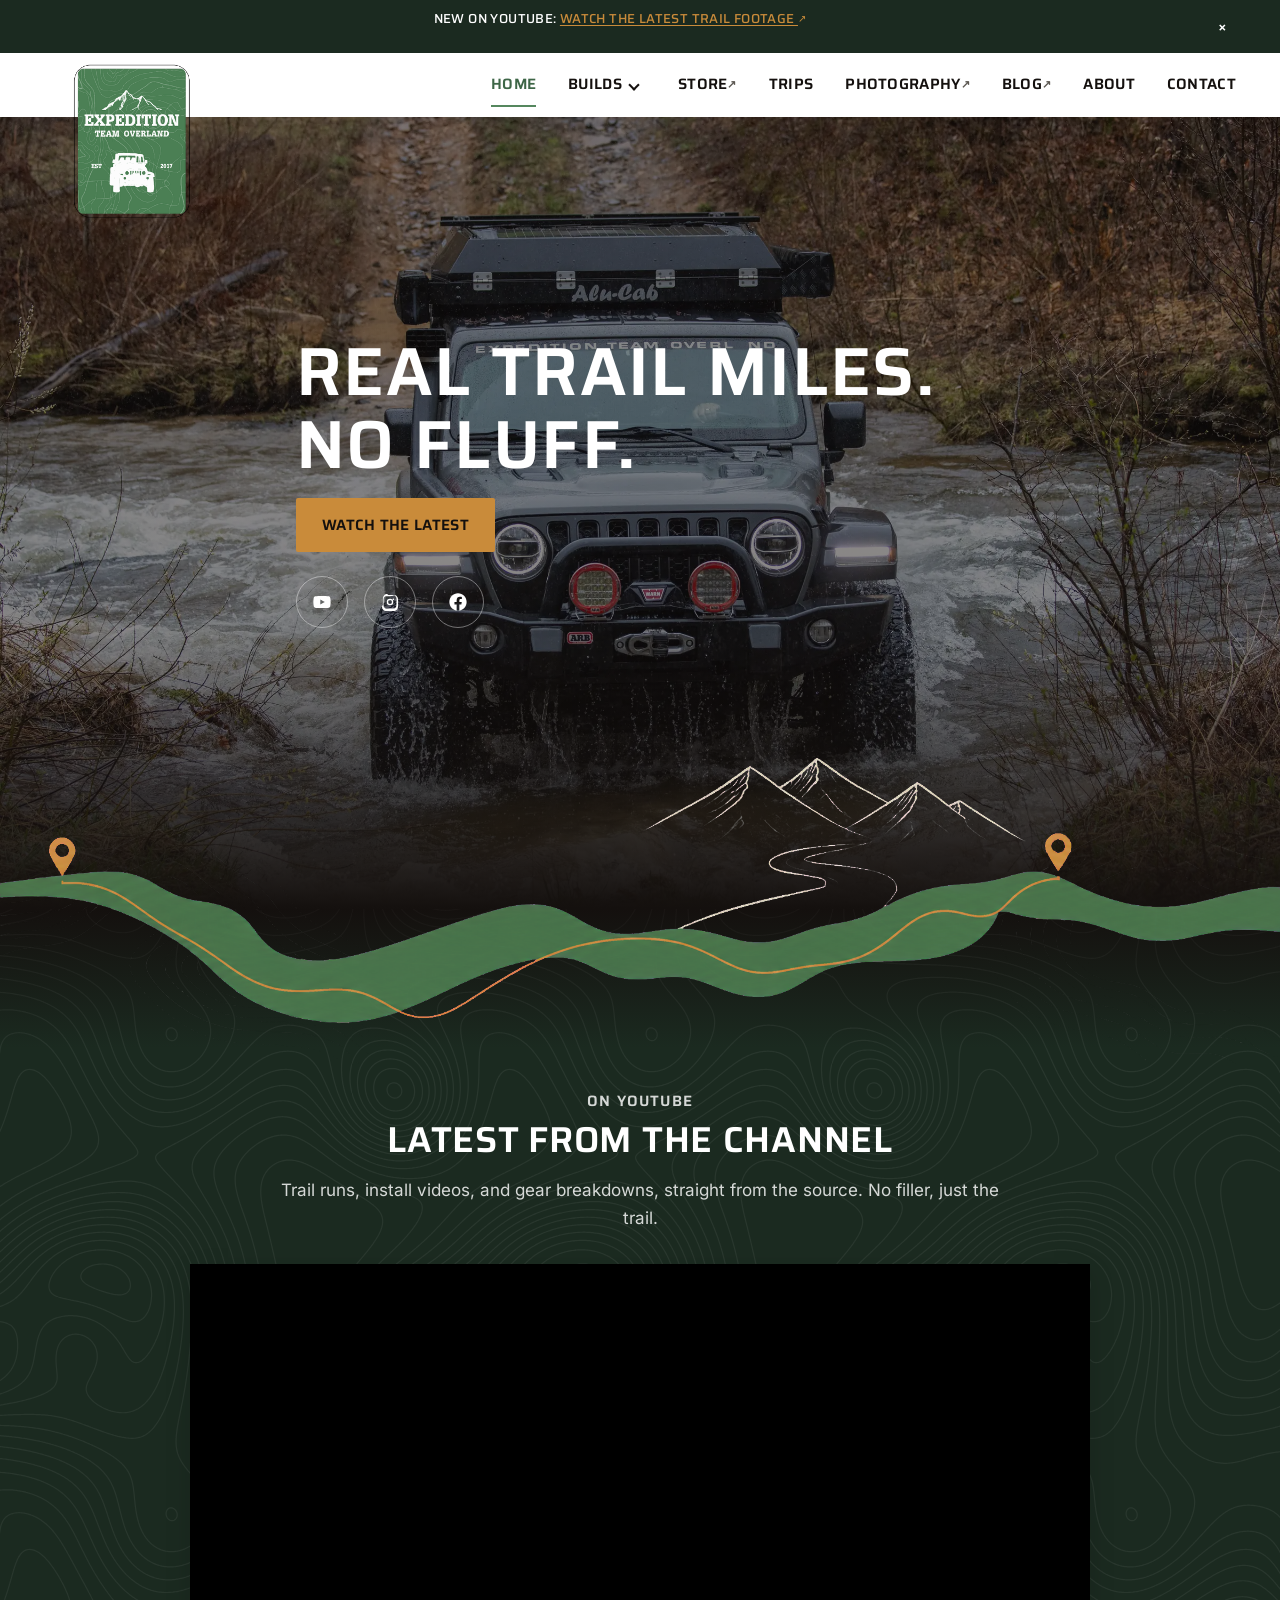
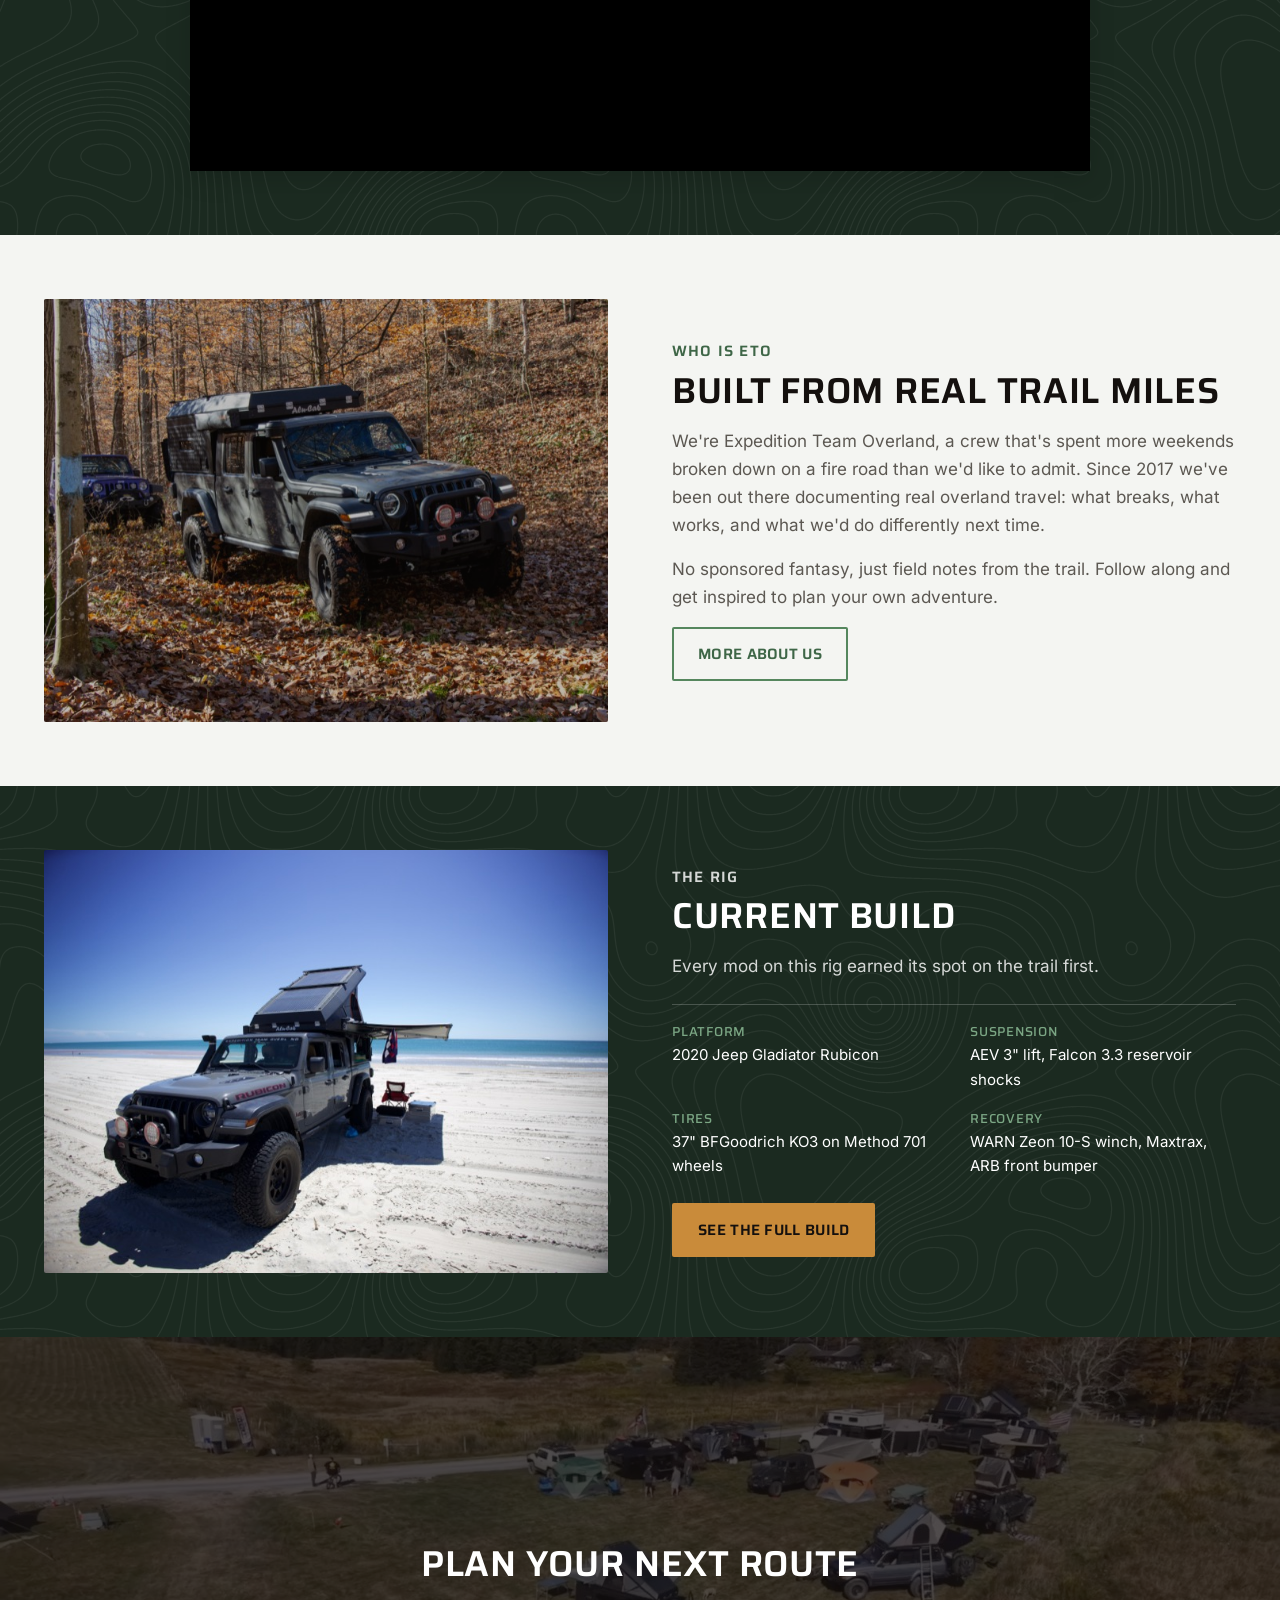
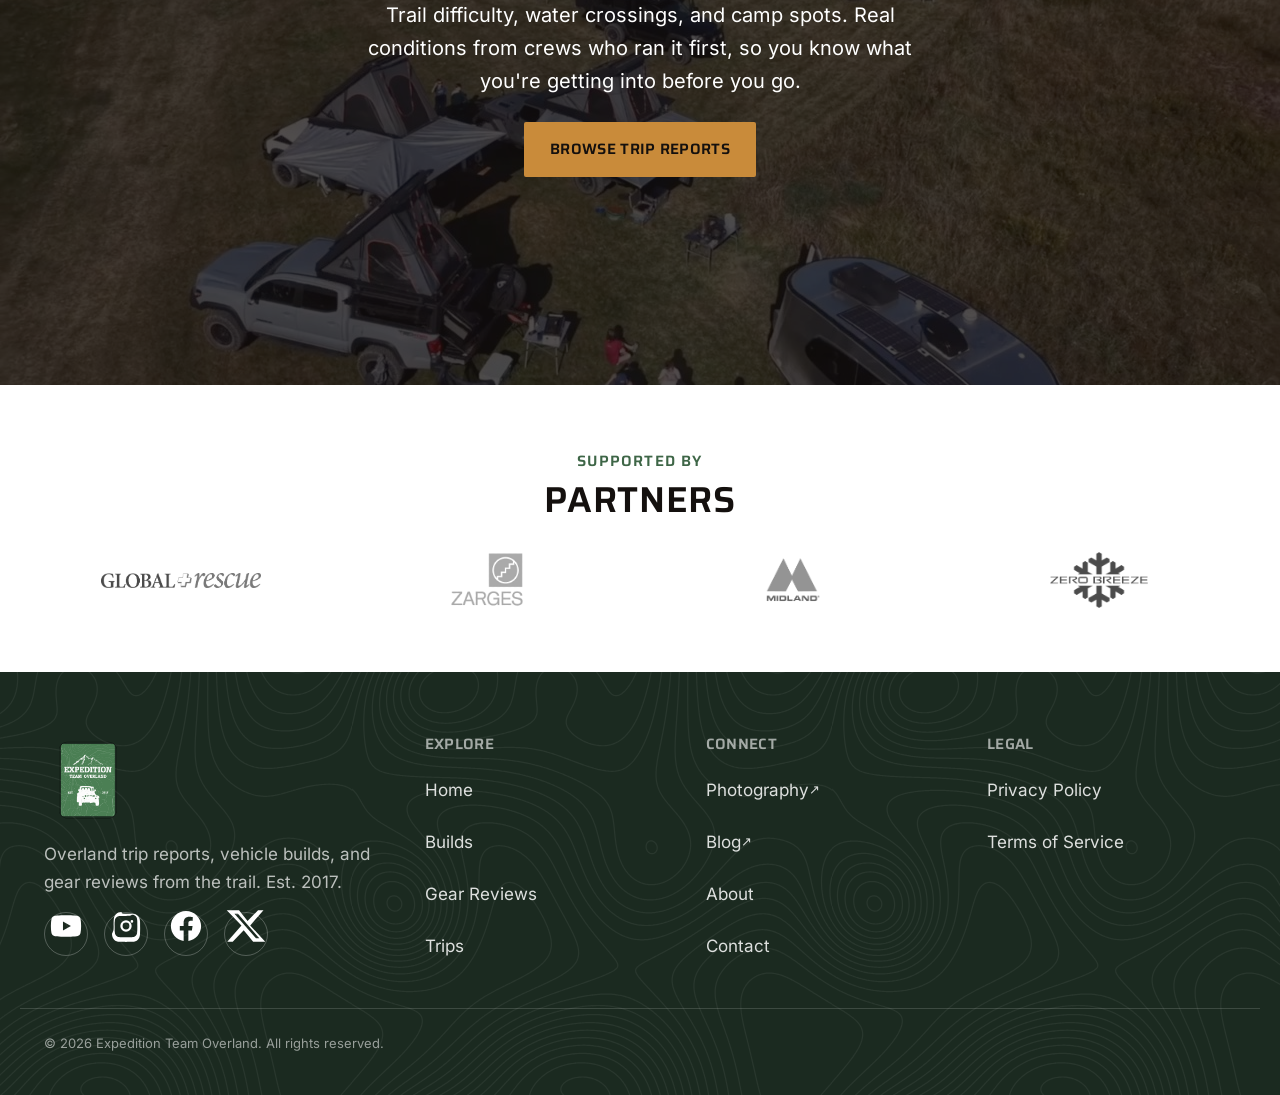
==== index.html @ b22daa14 "Embed partner logos in Partners section Global Rescue, Zarges, Midland, and Zero Breeze logos with l" ====
<!-- /index.html -->
<!DOCTYPE html>
<html lang="en">
<head>
  <meta charset="UTF-8">
  <meta name="viewport" content="width=device-width, initial-scale=1">
  <title>Expedition Team Overland | Overland Trip Reports, Builds &amp; Gear</title>
  <meta name="description" content="Real trail miles, no marketing fluff. Expedition Team Overland shares honest overland trip reports, Jeep builds, and gear reviews from the trail since 2017.">
  <link rel="canonical" href="https://www.expeditionteamoverland.com/">

  <!-- Open Graph -->
  <meta property="og:type" content="website">
  <meta property="og:title" content="Expedition Team Overland | Overland Trip Reports, Builds & Gear">
  <meta property="og:description" content="Real trail miles, no marketing fluff. Honest overland trip reports, Jeep builds, and gear reviews from the trail since 2017.">
  <meta property="og:image" content="https://www.expeditionteamoverland.com/images/hero-pa-wilds.jpg">
  <meta property="og:url" content="https://www.expeditionteamoverland.com/">
  <meta property="og:site_name" content="Expedition Team Overland">

  <!-- Twitter -->
  <meta name="twitter:card" content="summary_large_image">
  <meta name="twitter:title" content="Expedition Team Overland | Overland Trip Reports, Builds & Gear">
  <meta name="twitter:description" content="Real trail miles, no marketing fluff. Honest overland trip reports, Jeep builds, and gear reviews from the trail since 2017.">
  <meta name="twitter:image" content="https://www.expeditionteamoverland.com/images/hero-pa-wilds.jpg">

  <link rel="icon" href="favicon.ico" sizes="any">

  <!-- Preload above-the-fold fonts -->
  <link rel="preload" href="fonts/saira-600.woff2" as="font" type="font/woff2" crossorigin>
  <link rel="preload" href="fonts/inter-400.woff2" as="font" type="font/woff2" crossorigin>

  <link rel="stylesheet" href="css/style.css">
</head>
<body>
  <a class="skip-link" href="#main">Skip to content</a>

  <div class="announcement" id="announcement">
    <div class="announcement__row container">
      <p>
        New on YouTube:
        <a href="https://www.youtube.com/channel/UC2dayC73qo0GwZpo7LAaWFg" target="_blank" rel="noopener noreferrer">
          watch the latest trail footage <span class="external-indicator" aria-hidden="true">&#8599;</span><span class="sr-only">(opens in new tab)</span>
        </a>
      </p>
      <button type="button" class="announcement__close" aria-label="Dismiss this announcement">&times;</button>
    </div>
  </div>

  <header class="site-header">
    <div class="container site-header__row">
      <a href="index.html" class="site-header__logo" aria-label="Expedition Team Overland home">
        <img
          src="images/logo-badge.png"
          srcset="images/logo-badge.png 320w, images/logo-badge@2x.png 640w"
          sizes="176px"
          width="320" height="320"
          alt="Expedition Team Overland badge logo featuring a mountain range and Jeep line art on a green topographic field"
          loading="eager">
        <span class="site-header__logo-text">Expedition Team<span>Overland</span></span>
      </a>

      <button type="button" class="nav-toggle" aria-expanded="false" aria-controls="primary-nav" aria-label="Toggle menu">
        <span class="nav-toggle__bars"></span>
      </button>

      <nav class="primary-nav" id="primary-nav" aria-label="Primary">
        <ul class="primary-nav__list">
          <li><a href="index.html" aria-current="page">Home</a></li>
          <li class="has-dropdown">
            <div class="nav-item-row">
              <a href="2020-jeep-gladiator.html">Builds</a>
              <button type="button" class="nav-dropdown-toggle" aria-expanded="false" aria-controls="builds-dropdown" aria-label="Show build pages">
                <span class="nav-dropdown-toggle__arrow" aria-hidden="true"></span>
              </button>
            </div>
            <ul class="nav-dropdown" id="builds-dropdown">
              <li><a href="2020-jeep-gladiator.html">2020 Jeep Gladiator Rubicon</a></li>
              <li><a href="2018-jeep-wrangler.html">2018 Jeep Wrangler Rubicon Recon</a></li>
              <li><a href="2002-jeep-wrangler.html">2002 Jeep Wrangler Sahara</a></li>
            </ul>
          </li>
          <li>
            <a href="https://expeditionteamoverland.creator-spring.com/listing/expedition-trans-new-jery-trai?product=345&variation=6355&size=8020" target="_blank" rel="noopener noreferrer">
              Store <span class="primary-nav__external" aria-hidden="true">&#8599;</span><span class="sr-only">(opens in new tab)</span>
            </a>
          </li>
          <li><a href="trips.html">Trips</a></li>
          <li>
            <a href="https://www.expeditionteamoverland.com/browse/" target="_blank" rel="noopener noreferrer">
              Photography <span class="primary-nav__external" aria-hidden="true">&#8599;</span><span class="sr-only">(opens in new tab)</span>
            </a>
          </li>
          <li>
            <a href="https://expeditionteamoverland.wordpress.com/" target="_blank" rel="noopener noreferrer">
              Blog <span class="primary-nav__external" aria-hidden="true">&#8599;</span><span class="sr-only">(opens in new tab)</span>
            </a>
          </li>
          <li><a href="about.html">About</a></li>
          <li><a href="contact.html">Contact</a></li>
        </ul>
      </nav>
    </div>
  </header>

  <main id="main">

    <!-- 1. Hero -->
    <section class="hero">
      <div class="hero__media">
        <picture>
          <source srcset="images/hero-pa-wilds.webp" type="image/webp">
          <img
            src="images/hero-pa-wilds.jpg"
            alt="Lifted Jeep Wrangler with a roof-top rack crossing a rocky creek on the PA Wilds Pennsylvania BDR-X trail"
            width="2400" height="1600"
            loading="eager" fetchpriority="high">
        </picture>
      </div>
      <img
        class="hero__expedition-overlay"
        src="images/eto-hero-overlay.png"
        width="2172" height="724"
        alt=""
        aria-hidden="true">
      <div class="container hero__content">
        <h1>Real Trail Miles. No Fluff.</h1>
        <div class="hero__actions">
          <a class="btn btn--accent" href="#featured-video">Watch the Latest</a>
        </div>
        <ul class="hero__social" aria-label="Follow Expedition Team Overland">
          <li>
            <a href="https://www.youtube.com/channel/UC2dayC73qo0GwZpo7LAaWFg" target="_blank" rel="noopener noreferrer" aria-label="Expedition Team Overland on YouTube (opens in new tab)">
              <img src="images/social/youtube-white.svg" width="24" height="24" alt="" aria-hidden="true">
            </a>
          </li>
          <li>
            <a href="https://www.instagram.com/expeditionteamoverland" target="_blank" rel="noopener noreferrer" aria-label="Expedition Team Overland on Instagram (opens in new tab)">
              <img src="images/social/instagram-white.svg" width="24" height="24" alt="" aria-hidden="true">
            </a>
          </li>
          <li>
            <a href="https://www.facebook.com/ExpeditionTeamOverland" target="_blank" rel="noopener noreferrer" aria-label="Expedition Team Overland on Facebook (opens in new tab)">
              <img src="images/social/facebook-white.svg" width="24" height="24" alt="" aria-hidden="true">
            </a>
          </li>
        </ul>
      </div>
    </section>

    <!-- 2. Featured video -->
    <section class="section section--deep" id="featured-video" aria-labelledby="featured-video-heading">
      <div class="contour-texture" aria-hidden="true"></div>
      <div class="container">
        <div class="section-heading">
          <span class="eyebrow">On YouTube</span>
          <h2 id="featured-video-heading">Latest From the Channel</h2>
          <p>Trail runs, install videos, and gear breakdowns, straight from the source. No filler, just the trail.</p>
        </div>
        <div class="featured-video__frame">
          <iframe
            src="https://www.youtube-nocookie.com/embed/videoseries?list=UU2dayC73qo0GwZpo7LAaWFg"
            title="Latest uploads from Expedition Team Overland on YouTube"
            loading="lazy"
            allow="accelerometer; clipboard-write; encrypted-media; gyroscope; picture-in-picture"
            allowfullscreen></iframe>
        </div>
      </div>
    </section>

    <!-- 3. Who is ETO -->
    <section class="section section--alt" aria-labelledby="who-heading">
      <div class="container split">
        <div class="split__media">
          <img
            src="images/build-jeep-gladiator.jpg"
            srcset="images/build-jeep-gladiator-sm.jpg 800w, images/build-jeep-gladiator.jpg 1600w"
            sizes="(min-width: 768px) 50vw, 100vw"
            width="1600" height="1066"
            alt="Lifted Jeep Gladiator with an Alu-Cab camper shell parked on a leaf-covered trail in the autumn woods, another Jeep visible in the background"
            loading="lazy">
        </div>
        <div class="split__text">
          <span class="eyebrow">Who Is ETO</span>
          <h2 id="who-heading">Built From Real Trail Miles</h2>
          <p>We're Expedition Team Overland, a crew that's spent more weekends broken down on a fire road than we'd like to admit. Since 2017 we've been out there documenting real overland travel: what breaks, what works, and what we'd do differently next time.</p>
          <p>No sponsored fantasy, just field notes from the trail. Follow along and get inspired to plan your own adventure.</p>
          <a class="btn btn--outline-dark" href="about.html">More About Us</a>
        </div>
      </div>
    </section>

    <!-- 4. Builds feature -->
    <section class="section section--deep" aria-labelledby="builds-heading">
      <div class="contour-texture" aria-hidden="true"></div>
      <div class="container builds-feature">
        <div class="builds-feature__media">
          <img
            src="images/build-current-gladiator.jpg"
            srcset="images/build-current-gladiator-sm.jpg 800w, images/build-current-gladiator.jpg 1600w"
            sizes="(min-width: 768px) 50vw, 100vw"
            width="1600" height="1066"
            alt="2020 Jeep Gladiator Rubicon with an Alu-Cab Canopy Camper, pop-top and awning deployed, parked on a beach"
            loading="lazy">
        </div>
        <div class="builds-feature__text">
          <span class="eyebrow">The Rig</span>
          <h2 id="builds-heading">Current Build</h2>
          <p>Every mod on this rig earned its spot on the trail first.</p>
          <dl class="spec-list">
            <div><dt>Platform</dt><dd>2020 Jeep Gladiator Rubicon</dd></div>
            <div><dt>Suspension</dt><dd>AEV 3" lift, Falcon 3.3 reservoir shocks</dd></div>
            <div><dt>Tires</dt><dd>37" BFGoodrich KO3 on Method 701 wheels</dd></div>
            <div><dt>Recovery</dt><dd>WARN Zeon 10-S winch, Maxtrax, ARB front bumper</dd></div>
          </dl>
          <a class="btn btn--accent" href="2020-jeep-gladiator.html">See the Full Build</a>
        </div>
      </div>
    </section>

    <!-- 5. Trips strip -->
    <section class="trips-strip" aria-labelledby="trips-heading">
      <div class="trips-strip__media">
        <video
          autoplay muted loop playsinline
          poster="images/route-bg-poster.jpg"
          aria-hidden="true">
          <source src="videos/route-bg.mp4" type="video/mp4">
        </video>
      </div>
      <div class="container trips-strip__content">
        <h2 id="trips-heading">Plan Your Next Route</h2>
        <p>Trail difficulty, water crossings, and camp spots. Real conditions from crews who ran it first, so you know what you're getting into before you go.</p>
        <a class="btn btn--accent" href="trips.html">Browse Trip Reports</a>
      </div>
    </section>

    <!-- 6. Partners -->
    <section class="section" aria-labelledby="partners-heading">
      <div class="container">
        <div class="section-heading">
          <span class="eyebrow">Supported By</span>
          <h2 id="partners-heading">Partners</h2>
        </div>
        <div class="partners-grid">
          <a class="partners-grid__item" href="https://partner.globalrescue.com/expteamoverland/index.html" target="_blank" rel="noopener noreferrer" aria-label="Global Rescue (opens in new tab)">
            <img src="images/partners/global-rescue.png" alt="Global Rescue" loading="lazy">
          </a>
          <a class="partners-grid__item" href="https://zargesusa.com/?avad=281781_c4e7201e5&amp;utm_source=Avantlink&amp;utm_medium=Affiliate_Robert_Frank&amp;utm_content=224629_instagram.com%2Fexpeditionteamoverland&amp;avad_ttl=1787073756" target="_blank" rel="noopener noreferrer sponsored" aria-label="Zarges (opens in new tab)">
            <img src="images/partners/zarges.png" alt="Zarges" loading="lazy">
          </a>
          <a class="partners-grid__item" href="https://midlandusa.com/?avad=281781_a4e7277bd&amp;utm_source=avantlink_instagram.com%2Fexpeditionteamoverland&amp;utm_medium=affiliate&amp;utm_campaign=bb_affiliate&amp;utm_content=Custom+Link&amp;utm_term=281781_instagram.com%2Fexpeditionteamoverland&amp;avad_ttl=1787073786" target="_blank" rel="noopener noreferrer sponsored" aria-label="Midland (opens in new tab)">
            <img src="images/partners/midland.png" alt="Midland" loading="lazy">
          </a>
          <a class="partners-grid__item" href="https://www.zerobreeze.com/?avad=281781_d4e6e3a0d&amp;avad_ttl=1787074090" target="_blank" rel="noopener noreferrer sponsored" aria-label="Zero Breeze (opens in new tab)">
            <img src="images/partners/zero-breeze.webp" alt="Zero Breeze" loading="lazy">
          </a>
        </div>
      </div>
    </section>

  </main>

  <footer class="site-footer">
    <div class="contour-texture" aria-hidden="true"></div>
    <div class="container site-footer__top">
      <div class="site-footer__brand">
        <img src="images/logo-badge.png" width="320" height="320" alt="Expedition Team Overland badge logo" loading="lazy">
        <p>Overland trip reports, vehicle builds, and gear reviews from the trail. Est. 2017.</p>
        <ul class="site-footer__social">
          <li>
            <a href="https://www.youtube.com/channel/UC2dayC73qo0GwZpo7LAaWFg" target="_blank" rel="noopener noreferrer" aria-label="Expedition Team Overland on YouTube (opens in new tab)">
              <img src="images/social/youtube-white.svg" width="20" height="20" alt="" aria-hidden="true">
            </a>
          </li>
          <li>
            <a href="https://www.instagram.com/expeditionteamoverland" target="_blank" rel="noopener noreferrer" aria-label="Expedition Team Overland on Instagram (opens in new tab)">
              <img src="images/social/instagram-white.svg" width="20" height="20" alt="" aria-hidden="true">
            </a>
          </li>
          <li>
            <a href="https://www.facebook.com/ExpeditionTeamOverland" target="_blank" rel="noopener noreferrer" aria-label="Expedition Team Overland on Facebook (opens in new tab)">
              <img src="images/social/facebook-white.svg" width="20" height="20" alt="" aria-hidden="true">
            </a>
          </li>
          <li>
            <a href="https://twitter.com/ExpoTeamOverlnd" target="_blank" rel="noopener noreferrer" aria-label="Expedition Team Overland on X (opens in new tab)">
              <img src="images/social/x-white.svg" width="20" height="20" alt="" aria-hidden="true">
            </a>
          </li>
        </ul>
      </div>

      <nav aria-label="Explore">
        <h2>Explore</h2>
        <ul class="site-footer__list">
          <li><a href="index.html">Home</a></li>
          <li><a href="2020-jeep-gladiator.html">Builds</a></li>
          <li><a href="gear.html">Gear Reviews</a></li>
          <li><a href="trips.html">Trips</a></li>
        </ul>
      </nav>

      <nav aria-label="Connect">
        <h2>Connect</h2>
        <ul class="site-footer__list">
          <li>
            <a href="https://photos.expeditionteamoverland.com" target="_blank" rel="noopener noreferrer">
              Photography <span class="external-indicator" aria-hidden="true">&#8599;</span><span class="sr-only">(opens in new tab)</span>
            </a>
          </li>
          <li>
            <a href="https://blog.expeditionteamoverland.com" target="_blank" rel="noopener noreferrer">
              Blog <span class="external-indicator" aria-hidden="true">&#8599;</span><span class="sr-only">(opens in new tab)</span>
            </a>
          </li>
          <li><a href="about.html">About</a></li>
          <li><a href="contact.html">Contact</a></li>
        </ul>
      </nav>

      <nav aria-label="Legal">
        <h2>Legal</h2>
        <ul class="site-footer__list">
          <li><a href="privacy.html">Privacy Policy</a></li>
          <li><a href="terms.html">Terms of Service</a></li>
        </ul>
      </nav>
    </div>

    <div class="container site-footer__bottom">
      <p>&copy; 2026 Expedition Team Overland. All rights reserved.</p>
    </div>
  </footer>

  <script src="js/main.js" defer></script>
</body>
</html>
---- css/style.css ----
/* /css/style.css */

/* ==========================================================================
   Fonts — self-hosted, font-display: swap
   ========================================================================== */
@font-face {
  font-family: 'Saira';
  src: url('../fonts/saira-500.woff2') format('woff2');
  font-weight: 500;
  font-style: normal;
  font-display: swap;
}
@font-face {
  font-family: 'Saira';
  src: url('../fonts/saira-600.woff2') format('woff2');
  font-weight: 600;
  font-style: normal;
  font-display: swap;
}
@font-face {
  font-family: 'Saira';
  src: url('../fonts/saira-700.woff2') format('woff2');
  font-weight: 700;
  font-style: normal;
  font-display: swap;
}
@font-face {
  font-family: 'Inter';
  src: url('../fonts/inter-400.woff2') format('woff2');
  font-weight: 400;
  font-style: normal;
  font-display: swap;
}
@font-face {
  font-family: 'Inter';
  src: url('../fonts/inter-500.woff2') format('woff2');
  font-weight: 500;
  font-style: normal;
  font-display: swap;
}
@font-face {
  font-family: 'Inter';
  src: url('../fonts/inter-600.woff2') format('woff2');
  font-weight: 600;
  font-style: normal;
  font-display: swap;
}

/* ==========================================================================
   Design tokens
   ========================================================================== */
:root {
  /* Brand — green sampled from the ETO logo. */
  --color-brand:        #55875E;
  --color-brand-dark:   #3E6647;
  --color-brand-light:  #7BA684;
  --color-brand-pale:   #EDF2EE;

  /* Accent — warm brass. CTAs and nothing else. */
  --color-accent:       #C98B3A;
  --color-accent-dark:  #A66F26;

  /* Neutrals */
  --color-ink:          #14100E;
  --color-ink-muted:    #5C5852;
  --color-surface:      #FFFFFF;
  --color-surface-alt:  #F4F5F2;
  --color-deep:         #1B2A20;
  --color-border:       #DCDDD8;
  --color-overlay:      rgba(20, 16, 14, 0.5);

  /* Type */
  --font-display: 'Saira', 'Arial Narrow', sans-serif;
  --font-body:    'Inter', -apple-system, BlinkMacSystemFont, sans-serif;

  --text-xs:   0.8125rem;
  --text-sm:   0.9375rem;
  --text-base: 1.0625rem;
  --text-lg:   1.25rem;
  --text-xl:   1.5rem;
  --text-2xl:  2.25rem;
  --text-3xl:  3rem;
  --text-4xl:  4.25rem;

  --leading-tight: 1.08;
  --leading-body:  1.65;
  --tracking-display: 0.02em;

  /* Spacing — 8px scale */
  --space-1: 0.5rem;
  --space-2: 1rem;
  --space-3: 1.5rem;
  --space-4: 2rem;
  --space-6: 3rem;
  --space-8: 4rem;
  --space-12: 6rem;
  --space-16: 8rem;

  /* Layout */
  --width-content: 1240px;
  --width-prose:   68ch;
  --radius:        2px;
  --shadow:        0 2px 8px rgba(0,0,0,0.08);
  --shadow-lifted: 0 8px 24px rgba(0,0,0,0.14);
  --transition:    180ms ease;
}

/* ==========================================================================
   Reset / base
   ========================================================================== */
*, *::before, *::after { box-sizing: border-box; }

html {
  -webkit-text-size-adjust: 100%;
  scroll-behavior: smooth;
}

@media (prefers-reduced-motion: reduce) {
  html { scroll-behavior: auto; }
  *, *::before, *::after {
    animation-duration: 0.01ms !important;
    animation-iteration-count: 1 !important;
    transition-duration: 0.01ms !important;
    scroll-behavior: auto !important;
  }
}

body {
  margin: 0;
  font-family: var(--font-body);
  font-size: var(--text-base);
  line-height: var(--leading-body);
  color: var(--color-ink);
  background: var(--color-surface);
  overflow-x: hidden;
}

img {
  max-width: 100%;
  height: auto;
  display: block;
}

a {
  color: inherit;
  text-decoration-color: var(--color-brand);
}

h1, h2, h3, h4 {
  font-family: var(--font-display);
  text-transform: uppercase;
  font-weight: 600;
  line-height: var(--leading-tight);
  letter-spacing: var(--tracking-display);
  margin: 0 0 var(--space-2);
}

h1 { font-size: var(--text-3xl); }
h2 { font-size: var(--text-2xl); }
h3 { font-size: var(--text-xl); }
h4 { font-size: var(--text-lg); }

p { margin: 0 0 var(--space-2); }

ul { margin: 0; padding: 0; list-style: none; }

button { font-family: inherit; }

/* Visible keyboard focus everywhere */
a:focus-visible,
button:focus-visible,
input:focus-visible,
[tabindex]:focus-visible {
  outline: 3px solid var(--color-accent);
  outline-offset: 2px;
  border-radius: var(--radius);
}

/* Skip link */
.sr-only {
  position: absolute;
  width: 1px;
  height: 1px;
  padding: 0;
  margin: -1px;
  overflow: hidden;
  clip: rect(0, 0, 0, 0);
  white-space: nowrap;
  border: 0;
}

.placeholder {
  display: flex;
  align-items: center;
  justify-content: center;
  text-align: center;
  background: var(--color-brand-pale);
  color: var(--color-brand-dark);
  border: 1px dashed var(--color-brand-light);
  font-family: var(--font-display);
  text-transform: uppercase;
  font-size: var(--text-xs);
  letter-spacing: 0.04em;
  border-radius: var(--radius);
  padding: var(--space-2);
  width: 100%;
  aspect-ratio: 4 / 3;
}

.placeholder--logo {
  aspect-ratio: 2 / 1;
  background: var(--color-surface-alt);
}

.skip-link {
  position: absolute;
  left: var(--space-2);
  top: -100px;
  background: var(--color-surface);
  color: var(--color-ink);
  padding: var(--space-1) var(--space-2);
  z-index: 200;
  border-radius: var(--radius);
  box-shadow: var(--shadow-lifted);
  transition: top var(--transition);
}
.skip-link:focus {
  top: var(--space-2);
}

.container {
  width: 100%;
  max-width: var(--width-content);
  margin-inline: auto;
  padding-inline: var(--space-3);
}

.section {
  padding-block: var(--space-8);
}

.section--alt { background: var(--color-surface-alt); }

.section--deep {
  background: var(--color-deep);
  color: var(--color-surface);
  position: relative;
  isolation: isolate;
  overflow: hidden;
}

/* Continue the hero's black fade a little further down so the green
   background and topo texture don't reappear until past the route
   graphic hanging over the boundary. */
#featured-video {
  background-image: linear-gradient(to bottom, var(--color-ink) 0%, var(--color-deep) 15%);
}

/* The texture div is inset -10%/120% sized, so its own fade needs a
   later stop than the section background's to land at the same visual
   height (roughly section-15% once the inset offset is accounted for). */
#featured-video .contour-texture {
  mask-image: linear-gradient(to bottom, transparent 0%, black 22%);
  -webkit-mask-image: linear-gradient(to bottom, transparent 0%, black 22%);
}

.section--deep .eyebrow,
.section--deep p { color: rgba(255,255,255,0.82); }

/* Contour texture — 4-8% opacity on dark sections */
.contour-texture {
  position: absolute;
  inset: -10%;
  width: 120%;
  height: 120%;
  background-image: url('../images/texture-contours.svg');
  background-repeat: repeat;
  background-size: 480px 480px;
  opacity: 0.06;
  z-index: -1;
  pointer-events: none;
}

.eyebrow {
  font-family: var(--font-display);
  text-transform: uppercase;
  letter-spacing: 0.08em;
  font-size: var(--text-sm);
  font-weight: 600;
  color: var(--color-brand-dark);
  display: block;
  margin-bottom: var(--space-1);
}

/* ==========================================================================
   Buttons
   ========================================================================== */
.btn {
  display: inline-flex;
  align-items: center;
  justify-content: center;
  gap: var(--space-1);
  min-height: 44px;
  padding: 0.85em 1.6em;
  font-family: var(--font-display);
  font-weight: 600;
  text-transform: uppercase;
  letter-spacing: var(--tracking-display);
  font-size: var(--text-sm);
  border-radius: var(--radius);
  border: 2px solid transparent;
  cursor: pointer;
  text-decoration: none;
  transition: background-color var(--transition), color var(--transition), border-color var(--transition), transform var(--transition);
}

.btn--accent {
  background: var(--color-accent);
  color: var(--color-ink);
}
.btn--accent:hover { background: var(--color-accent-dark); }

.btn--outline {
  background: transparent;
  border-color: currentColor;
  color: inherit;
}
.btn--outline:hover {
  background: rgba(255,255,255,0.12);
}

.btn--outline-dark {
  background: transparent;
  border-color: var(--color-brand);
  color: var(--color-brand-dark);
}
.btn--outline-dark:hover {
  background: var(--color-brand-pale);
}

/* ==========================================================================
   Announcement bar
   ========================================================================== */
.announcement {
  background: var(--color-deep);
  color: var(--color-surface);
  font-family: var(--font-display);
  font-size: var(--text-xs);
  letter-spacing: 0.03em;
  text-transform: uppercase;
}

.announcement__row {
  display: flex;
  align-items: center;
  justify-content: center;
  gap: var(--space-2);
  padding-block: var(--space-1);
  padding-right: var(--space-8);
  min-height: 44px;
  text-align: center;
  position: relative;
}

.announcement__row a {
  color: var(--color-accent);
  text-decoration: underline;
  text-underline-offset: 2px;
}

.announcement__close {
  position: absolute;
  right: var(--space-2);
  top: 50%;
  transform: translateY(-50%);
  background: transparent;
  border: none;
  color: var(--color-surface);
  width: 44px;
  height: 44px;
  min-height: 44px;
  display: flex;
  align-items: center;
  justify-content: center;
  cursor: pointer;
  font-size: 1.1rem;
  line-height: 1;
  border-radius: 50%;
}
.announcement__close:hover { background: rgba(255,255,255,0.15); }

.announcement[hidden] { display: none; }

/* ==========================================================================
   Header
   ========================================================================== */
.site-header {
  background: var(--color-surface);
  position: sticky;
  top: 0;
  z-index: 100;
  transition: box-shadow var(--transition);
}

.site-header.is-scrolled {
  box-shadow: var(--shadow);
}

.site-header__row {
  position: relative;
  display: flex;
  align-items: center;
  justify-content: flex-end;
  gap: var(--space-2);
  padding-block: var(--space-1);
  padding-left: clamp(144px, 23vw, 200px);
  min-height: 64px;
}

/* Badge overlaps the header's bottom edge and hangs into the hero below,
   like xoverland.com's logo treatment. It scales down fluidly on narrow
   viewports instead of staying fixed size. */
.site-header__logo {
  position: absolute;
  left: var(--space-3);
  top: 0;
  z-index: 2;
  display: flex;
  align-items: center;
  gap: var(--space-1);
}

.site-header__logo img {
  display: block;
  width: clamp(120px, 20vw, 176px);
  aspect-ratio: 1 / 1;
  height: auto;
}

.site-header__logo-text {
  /* The badge already carries the wordmark at this size. */
  display: none;
}

.site-header__logo-text span {
  display: block;
  font-size: 0.7em;
  color: var(--color-brand-dark);
  font-weight: 500;
}

.nav-toggle {
  display: flex;
  align-items: center;
  justify-content: center;
  width: 44px;
  height: 44px;
  min-height: 44px;
  background: transparent;
  border: 1px solid var(--color-border);
  border-radius: var(--radius);
  cursor: pointer;
}

.nav-toggle__bars,
.nav-toggle__bars::before,
.nav-toggle__bars::after {
  content: '';
  display: block;
  width: 20px;
  height: 2px;
  background: var(--color-ink);
  position: relative;
  transition: transform var(--transition), opacity var(--transition);
}
.nav-toggle__bars::before { position: absolute; top: -6px; }
.nav-toggle__bars::after { position: absolute; top: 6px; }

.nav-toggle[aria-expanded="true"] .nav-toggle__bars {
  background: transparent;
}
.nav-toggle[aria-expanded="true"] .nav-toggle__bars::before {
  transform: translateY(6px) rotate(45deg);
}
.nav-toggle[aria-expanded="true"] .nav-toggle__bars::after {
  transform: translateY(-6px) rotate(-45deg);
}

.primary-nav {
  position: fixed;
  inset: 0;
  top: 0;
  background: var(--color-surface);
  padding: var(--space-16) var(--space-3) var(--space-3);
  transform: translateX(100%);
  transition: transform var(--transition);
  overflow-y: auto;
  z-index: 90;
}

.primary-nav.is-open {
  transform: translateX(0);
}

.primary-nav__list {
  display: flex;
  flex-direction: column;
  gap: var(--space-1);
}

.primary-nav__list a {
  display: flex;
  align-items: center;
  min-height: 44px;
  font-family: var(--font-display);
  text-transform: uppercase;
  font-weight: 600;
  letter-spacing: var(--tracking-display);
  font-size: var(--text-lg);
  text-decoration: none;
  color: var(--color-ink);
  border-bottom: 1px solid var(--color-border);
}

.primary-nav__list a[aria-current="page"] {
  color: var(--color-brand-dark);
}

.primary-nav__external {
  display: inline-flex;
  align-items: center;
  gap: 0.35em;
  font-size: 0.7em;
  text-transform: none;
  color: var(--color-ink-muted);
}

/* Builds dropdown */
.has-dropdown {
  position: relative;
}

.nav-item-row {
  display: flex;
  align-items: center;
}

.nav-dropdown-toggle {
  display: flex;
  align-items: center;
  justify-content: center;
  width: 44px;
  height: 44px;
  min-height: 44px;
  flex-shrink: 0;
  background: transparent;
  border: none;
  cursor: pointer;
}

.nav-dropdown-toggle__arrow {
  width: 8px;
  height: 8px;
  border-right: 2px solid var(--color-ink);
  border-bottom: 2px solid var(--color-ink);
  transform: rotate(45deg);
  transition: transform var(--transition);
}

.nav-dropdown-toggle[aria-expanded="true"] .nav-dropdown-toggle__arrow {
  transform: rotate(225deg);
}

.nav-dropdown {
  display: none;
  flex-direction: column;
  gap: var(--space-1);
  padding-left: var(--space-3);
}

.nav-dropdown.is-open {
  display: flex;
}

.nav-dropdown a {
  font-size: var(--text-base);
  font-weight: 500;
  text-transform: none;
  letter-spacing: normal;
}

@media (min-width: 900px) {
  .nav-toggle { display: none; }

  .primary-nav {
    position: static;
    transform: none;
    padding: 0;
    background: transparent;
    z-index: auto;
    overflow: visible;
  }

  .primary-nav__list {
    flex-direction: row;
    align-items: center;
    gap: var(--space-4);
  }

  .primary-nav__list a {
    min-height: auto;
    font-size: var(--text-sm);
    border-bottom: none;
    padding-block: var(--space-1);
    border-bottom: 2px solid transparent;
  }

  .primary-nav__list a:hover,
  .primary-nav__list a[aria-current="page"] {
    border-bottom-color: var(--color-brand);
  }

  .nav-dropdown-toggle { width: 24px; height: 24px; min-height: auto; }

  .nav-dropdown {
    position: absolute;
    top: 100%;
    left: 0;
    min-width: 220px;
    margin-top: var(--space-1);
    background: var(--color-surface);
    border: 1px solid var(--color-border);
    border-radius: var(--radius);
    box-shadow: var(--shadow-lifted);
    padding: var(--space-1);
    z-index: 10;
  }

  .nav-dropdown a {
    min-height: 40px;
    padding-inline: var(--space-2);
    border-bottom: none;
    color: var(--color-ink);
    border-radius: var(--radius);
  }

  .nav-dropdown a:hover { background: var(--color-surface-alt); }

  .has-dropdown:hover .nav-dropdown,
  .has-dropdown:focus-within .nav-dropdown {
    display: flex;
  }
}

/* ==========================================================================
   Hero
   ========================================================================== */
.hero {
  position: relative;
  min-height: 72vh;
  display: flex;
  align-items: center;
  color: var(--color-surface);
  overflow: visible;
}

.hero__media {
  position: absolute;
  inset: 0;
  z-index: -2;
}

.hero__media img {
  width: 100%;
  height: 100%;
  object-fit: cover;
  object-position: center 60%;
}

.hero__media::after {
  content: '';
  position: absolute;
  inset: 0;
  /* Fades to a fully opaque near-black at the very bottom so the hero
     photo meets the next section with no visible seam and no green
     bleeding through before the route graphic gets there. */
  background: linear-gradient(
    to bottom,
    var(--color-overlay) 0%,
    var(--color-overlay) 65%,
    var(--color-ink) 100%
  );
  z-index: 1;
}

.hero__expedition-overlay {
  position: absolute;
  left: 0;
  bottom: 0;
  z-index: 1;
  width: 100vw;
  max-width: none;
  height: auto;
  opacity: 0.9;
  pointer-events: none;
  /* Most of the graphic (mountains + route) sits inside the hero itself;
     only its lowest reach hangs past the boundary into the section below. */
  transform: translateY(42%);
}

.hero__content {
  position: relative;
  z-index: 2;
  padding-block: var(--space-8) var(--space-6);
  max-width: 46rem;
  transform: translateY(-40px);
}

.hero__content h1 {
  font-size: clamp(2.25rem, 6vw, var(--text-4xl));
  margin-bottom: var(--space-2);
}

.hero__content p {
  font-size: var(--text-lg);
  max-width: 40ch;
  margin-bottom: var(--space-3);
}

.hero__actions {
  display: flex;
  flex-wrap: wrap;
  gap: var(--space-2);
  margin-bottom: var(--space-3);
}

.hero__social {
  display: flex;
  gap: var(--space-2);
}

.hero__social a {
  display: flex;
  align-items: center;
  justify-content: center;
  width: 52px;
  height: 52px;
  border: 1px solid rgba(255,255,255,0.4);
  border-radius: 50%;
  color: var(--color-surface);
}
.hero__social a:hover { background: rgba(255,255,255,0.15); }

@media (min-width: 768px) {
  .hero { min-height: 88vh; }
}

/* ==========================================================================
   Featured video
   ========================================================================== */
.featured-video__frame {
  position: relative;
  width: 100%;
  max-width: 900px;
  margin-inline: auto;
  aspect-ratio: 16 / 9;
  background: #000;
  box-shadow: var(--shadow-lifted);
}

#featured-video {
  padding-top: clamp(9rem, 14vw, 13rem);
}

.featured-video__frame iframe {
  position: absolute;
  inset: 0;
  width: 100%;
  height: 100%;
  border: 0;
}

.section-heading {
  text-align: center;
  max-width: 46rem;
  margin-inline: auto;
  margin-bottom: var(--space-4);
}

/* ==========================================================================
   Content grid (cards)
   ========================================================================== */
.card-grid {
  display: grid;
  grid-template-columns: 1fr;
  gap: var(--space-3);
}

@media (min-width: 768px) {
  .card-grid { grid-template-columns: repeat(3, 1fr); gap: var(--space-4); }
}

.card {
  display: flex;
  flex-direction: column;
  background: var(--color-surface);
  border: 1px solid var(--color-border);
  border-radius: var(--radius);
  overflow: hidden;
  transition: box-shadow var(--transition), transform var(--transition);
}

.card:hover {
  box-shadow: var(--shadow-lifted);
  transform: translateY(-2px);
}

.card__media {
  aspect-ratio: 16 / 10;
  overflow: hidden;
}

.card__media img {
  width: 100%;
  height: 100%;
  object-fit: cover;
}

.card__body {
  padding: var(--space-2) var(--space-2) var(--space-3);
  display: flex;
  flex-direction: column;
  flex-grow: 1;
}

.card__body h3 {
  font-size: var(--text-base);
  margin-bottom: var(--space-1);
}

.card__body p {
  color: var(--color-ink-muted);
  font-size: var(--text-sm);
  flex-grow: 1;
}

.card__link {
  margin-top: var(--space-1);
  font-family: var(--font-display);
  font-weight: 600;
  text-transform: uppercase;
  font-size: var(--text-xs);
  letter-spacing: var(--tracking-display);
  color: var(--color-brand-dark);
  text-decoration: none;
  display: inline-flex;
  align-items: center;
  min-height: 44px;
}

/* ==========================================================================
   Who is ETO — split section
   ========================================================================== */
.split {
  display: grid;
  gap: var(--space-4);
  align-items: center;
}

@media (min-width: 768px) {
  .split {
    grid-template-columns: 1fr 1fr;
    gap: var(--space-8);
  }
  .split--reverse .split__media { order: 2; }
}

.split__media {
  position: relative;
  overflow: hidden;
  border-radius: var(--radius);
}

.split__media img {
  display: block;
  width: 100%;
  aspect-ratio: 4 / 3;
  object-fit: cover;
}

.split__media::after {
  content: '';
  position: absolute;
  inset: 0;
  background: rgba(20, 16, 14, 0.28);
  pointer-events: none;
}

.split__text p { color: var(--color-ink-muted); }

/* ==========================================================================
   Builds feature — dark band
   ========================================================================== */
.builds-feature {
  display: grid;
  gap: var(--space-4);
  align-items: center;
  position: relative;
  z-index: 1;
}

@media (min-width: 768px) {
  .builds-feature { grid-template-columns: 1fr 1fr; gap: var(--space-8); }
}

.builds-feature__media img {
  width: 100%;
  aspect-ratio: 4 / 3;
  object-fit: cover;
  border-radius: var(--radius);
}

.spec-list {
  display: grid;
  grid-template-columns: repeat(2, 1fr);
  gap: var(--space-2) var(--space-4);
  margin-block: var(--space-3);
  padding-top: var(--space-2);
  border-top: 1px solid rgba(255,255,255,0.2);
}

.spec-list dt {
  font-family: var(--font-display);
  text-transform: uppercase;
  font-size: var(--text-xs);
  letter-spacing: 0.06em;
  color: var(--color-brand-light);
  margin: 0;
}

.spec-list dd {
  margin: 0;
  font-size: var(--text-sm);
}

/* ==========================================================================
   Trips strip — full-bleed photo band
   ========================================================================== */
.trips-strip {
  position: relative;
  min-height: clamp(38rem, 72vh, 52rem);
  display: flex;
  flex-direction: column;
  align-items: center;
  justify-content: center;
  text-align: center;
  color: var(--color-surface);
  overflow: hidden;
}

.trips-strip__media {
  position: absolute;
  inset: 0;
  z-index: -2;
}

.trips-strip__media img,
.trips-strip__media video {
  width: 100%;
  height: 100%;
  object-fit: cover;
}

.trips-strip__media::after {
  content: '';
  position: absolute;
  inset: 0;
  background: rgba(20,16,14,0.74);
  z-index: 1;
}

.trips-strip__content {
  position: relative;
  z-index: 3;
  padding: var(--space-6) var(--space-3);
  max-width: 40rem;
}

.trips-strip__content p {
  font-size: var(--text-lg);
  margin-bottom: var(--space-3);
}

/* ==========================================================================
   Partners
   ========================================================================== */
.partners-grid {
  display: grid;
  grid-template-columns: repeat(2, 1fr);
  gap: var(--space-4);
  align-items: center;
  justify-items: center;
}

@media (min-width: 768px) {
  .partners-grid { grid-template-columns: repeat(4, 1fr); }
}

.partners-grid__item {
  display: flex;
  align-items: center;
  justify-content: center;
  width: 100%;
  max-width: 160px;
  height: 56px;
  filter: grayscale(1);
  opacity: 0.7;
  transition: filter var(--transition), opacity var(--transition);
}

.partners-grid__item img {
  max-width: 100%;
  max-height: 100%;
  width: auto;
  height: auto;
}

.partners-grid__item:hover,
.partners-grid__item:focus-within {
  filter: grayscale(0);
  opacity: 1;
}

/* ==========================================================================
   Footer
   ========================================================================== */
.site-footer {
  background: var(--color-deep);
  color: rgba(255,255,255,0.85);
  position: relative;
  isolation: isolate;
  overflow: hidden;
}

.site-footer__top {
  display: grid;
  gap: var(--space-4);
  padding-block: var(--space-8) var(--space-4);
}

@media (min-width: 768px) {
  .site-footer__top {
    grid-template-columns: 1.4fr 1fr 1fr 1fr;
    gap: var(--space-4);
  }
}

.site-footer__brand img {
  width: 88px;
  height: 88px;
  margin-bottom: var(--space-2);
}

.site-footer__brand p {
  color: rgba(255,255,255,0.7);
  max-width: 32ch;
}

.site-footer h2 {
  font-size: var(--text-sm);
  color: rgba(255,255,255,0.6);
  margin-bottom: var(--space-2);
}

.site-footer__list li {
  margin-bottom: var(--space-1);
}

.site-footer__list a {
  text-decoration: none;
  min-height: 44px;
  display: inline-flex;
  align-items: center;
}

.site-footer__list a:hover { color: var(--color-brand-light); }

.site-footer__social {
  display: flex;
  gap: var(--space-2);
  margin-top: var(--space-2);
}

.site-footer__social a {
  display: flex;
  align-items: center;
  justify-content: center;
  width: 44px;
  height: 44px;
  border: 1px solid rgba(255,255,255,0.25);
  border-radius: 50%;
}
.site-footer__social a:hover { background: rgba(255,255,255,0.1); }

.site-footer__bottom {
  border-top: 1px solid rgba(255,255,255,0.15);
  padding-block: var(--space-3);
  display: flex;
  flex-direction: column;
  gap: var(--space-1);
  font-size: var(--text-xs);
  color: rgba(255,255,255,0.55);
}

@media (min-width: 768px) {
  .site-footer__bottom {
    flex-direction: row;
    justify-content: space-between;
    align-items: center;
  }
}

.site-footer__legal {
  display: flex;
  flex-wrap: wrap;
  gap: var(--space-2);
}

.site-footer__legal a { text-decoration: none; }
.site-footer__legal a:hover { color: rgba(255,255,255,0.85); }

/* ==========================================================================
   Gladiator build profile
   ========================================================================== */
.build-hero {
  min-height: clamp(38rem, 84vh, 58rem);
  position: relative;
  display: flex;
  align-items: flex-end;
  color: var(--color-surface);
  overflow: hidden;
}

.build-hero__image,
.build-hero__shade { position: absolute; inset: 0; width: 100%; height: 100%; }
.build-hero__image { object-fit: cover; object-position: 58% 74%; }
.build-hero__shade {
  background: linear-gradient(90deg, rgba(12,17,13,.78) 0%, rgba(12,17,13,.36) 54%, rgba(12,17,13,.08) 100%), linear-gradient(0deg, rgba(12,17,13,.8) 0%, transparent 55%);
}
.build-hero__content { position: relative; z-index: 1; padding-block: var(--space-16) var(--space-8); }
.build-hero__kicker { display: block; font-family: var(--font-display); text-transform: uppercase; letter-spacing: .14em; color: #efb96f; margin-bottom: var(--space-1); }
.build-hero h1 { font-size: clamp(2.8rem, 7vw, 6.7rem); max-width: 9ch; margin-bottom: var(--space-2); }
.build-hero p { font-family: var(--font-display); text-transform: uppercase; font-size: clamp(1rem, 2vw, 1.45rem); letter-spacing: .04em; }
.build-hero__jump { display: inline-flex; gap: .75rem; align-items: center; margin-top: var(--space-3); font-family: var(--font-display); font-weight: 600; text-transform: uppercase; text-decoration: none; border-bottom: 2px solid var(--color-accent); padding-bottom: .35rem; }

.build-intro { padding-block: var(--space-12); }
.build-intro__grid { display: grid; gap: var(--space-6); }
.build-intro__copy { max-width: 44rem; }
.build-intro__lead { font-size: var(--text-lg); color: var(--color-ink); }
.build-intro__copy > p:last-child { color: var(--color-ink-muted); }
.build-facts { display: grid; grid-template-columns: repeat(2, minmax(0,1fr)); gap: 0; margin: 0; border-top: 1px solid var(--color-border); }
.build-facts div { padding: var(--space-2) 0; border-bottom: 1px solid var(--color-border); }
.build-facts dt { font-family: var(--font-display); text-transform: uppercase; font-size: var(--text-xs); letter-spacing: .08em; color: var(--color-brand-dark); }
.build-facts dd { margin: .2rem 0 0; font-weight: 600; font-size: var(--text-sm); }

.build-break { min-height: 34rem; display: flex; align-items: flex-end; color: white; background: linear-gradient(rgba(15,20,16,.2),rgba(15,20,16,.75)), url('../images/gladiator-gallery-2.jpg') center 57%/cover; }
.build-break--wrangler-2002 { background-image: linear-gradient(rgba(15,20,16,.2),rgba(15,20,16,.75)), url('../images/wrangler-2002-gallery-3.jpg'); }
.build-break .container { padding-block: var(--space-6); }
.build-break p { font-family: var(--font-display); text-transform: uppercase; font-size: clamp(1.8rem,4vw,3.5rem); line-height: 1.12; }
.build-break strong { color: #efb96f; }

/* ==========================================================================
   Contact page
   ========================================================================== */
.contact-hero {
  min-height: clamp(31rem, 66vh, 46rem);
  position: relative;
  display: flex;
  align-items: flex-end;
  isolation: isolate;
  color: var(--color-surface);
  background: url('../images/wrangler-gallery-3.jpg') center 55% / cover no-repeat;
}

.contact-hero__shade {
  position: absolute;
  inset: 0;
  z-index: -1;
  background: linear-gradient(90deg, rgba(8,18,12,.92) 0%, rgba(8,18,12,.68) 48%, rgba(8,18,12,.25) 100%);
}

.contact-hero__content {
  padding-block: clamp(5rem, 11vw, 9rem);
  max-width: 48rem;
}

.contact-hero h1 {
  max-width: 12ch;
  font-size: clamp(3rem, 7vw, 6.5rem);
  line-height: .92;
  margin-bottom: var(--space-2);
}

.contact-hero p {
  max-width: 42rem;
  color: rgba(255,255,255,.84);
  font-size: clamp(1rem, 2vw, 1.25rem);
  margin-bottom: var(--space-3);
}

.contact-connect__grid {
  display: grid;
  gap: var(--space-5);
  align-items: end;
}

@media (min-width: 800px) {
  .contact-connect__grid { grid-template-columns: minmax(0, 1.6fr) minmax(18rem, .75fr); }
}

.contact-connect__intro { min-width: 0; }
.contact-connect__intro > p { max-width: 43rem; color: var(--color-ink-muted); }
.contact-connect__intro h2 { overflow-wrap: anywhere; }

.contact-email {
  display: grid;
  grid-template-columns: minmax(0, 1fr) auto;
  gap: .35rem var(--space-2);
  align-items: center;
  margin-top: var(--space-4);
  padding: var(--space-3);
  border: 1px solid var(--color-border);
  border-left: 4px solid var(--color-accent);
  background: var(--color-surface-alt);
  text-decoration: none;
}

.contact-email__label {
  grid-column: 1;
  font-family: var(--font-display);
  text-transform: uppercase;
  letter-spacing: var(--tracking-display);
  font-size: var(--text-xs);
  color: var(--color-brand-dark);
}

.contact-email__address { grid-column: 1; min-width: 0; font-weight: 600; overflow-wrap: anywhere; }
.contact-email__arrow { grid-column: 2; grid-row: 1 / 3; font-size: 1.5rem; color: var(--color-brand-dark); }

.contact-note {
  position: relative;
  padding: var(--space-4);
  background: var(--color-deep);
  color: var(--color-surface);
  overflow: hidden;
}

.contact-note__number {
  position: absolute;
  top: -.45rem;
  right: var(--space-2);
  font-family: var(--font-display);
  font-size: 5rem;
  color: rgba(255,255,255,.08);
}

.contact-note h3 { margin-bottom: var(--space-1); }
.contact-note p { color: rgba(255,255,255,.72); font-size: var(--text-sm); }
.contact-social { position: relative; isolation: isolate; }
.contact-social .section-heading p { color: rgba(255,255,255,.68); }

.contact-social__grid {
  display: grid;
  grid-template-columns: 1fr;
  gap: var(--space-2);
}

@media (min-width: 680px) {
  .contact-social__grid { grid-template-columns: repeat(2, minmax(0,1fr)); }
}

@media (min-width: 1080px) {
  .contact-social__grid { grid-template-columns: repeat(3, minmax(0,1fr)); }
}

.social-card {
  display: grid;
  grid-template-columns: 44px 1fr auto;
  gap: var(--space-2);
  align-items: center;
  min-height: 7rem;
  padding: var(--space-2);
  border: 1px solid rgba(255,255,255,.16);
  background: rgba(255,255,255,.055);
  color: var(--color-surface);
  text-decoration: none;
  transition: background-color var(--transition), border-color var(--transition), transform var(--transition);
}

.social-card:hover {
  background: rgba(255,255,255,.1);
  border-color: var(--color-accent);
  transform: translateY(-2px);
}

.social-card > img,
.social-card__mark { margin-inline: auto; }
.social-card__mark { font-family: var(--font-display); font-weight: 700; color: var(--color-accent); }
.social-card strong,
.social-card small { display: block; }
.social-card > span { min-width: 0; }
.social-card small { margin-top: .2rem; color: rgba(255,255,255,.6); }

/* ==========================================================================
   About page
   ========================================================================== */
.about-hero { min-height: clamp(38rem, 82vh, 58rem); position: relative; display: flex; align-items: flex-end; color: white; overflow: hidden; }
.about-hero__image,.about-hero__shade { position: absolute; inset: 0; width: 100%; height: 100%; }
.about-hero__image { object-fit: cover; object-position: 76% 67%; }
.about-hero__shade { background: linear-gradient(90deg,rgba(7,15,10,.93),rgba(7,15,10,.58) 52%,rgba(7,15,10,.12)),linear-gradient(0deg,rgba(7,15,10,.75),transparent 55%); }
.about-hero__content { position: relative; z-index: 1; padding-block: var(--space-16) var(--space-8); max-width: 48rem; }
.about-hero h1 { font-size: clamp(3.5rem,8vw,7rem); margin-bottom: var(--space-2); }
.about-hero p { max-width: 42rem; font-size: clamp(1.05rem,2vw,1.35rem); color: rgba(255,255,255,.86); }
.about-intro__grid,.about-family__grid { display: grid; gap: var(--space-4); }
.about-prose { max-width: 48rem; }
.about-lead { font-size: var(--text-lg); color: var(--color-ink); }
.about-prose p:not(.about-lead) { color: var(--color-ink-muted); }
.about-manifesto { position: relative; isolation: isolate; padding-block: var(--space-12); overflow: hidden; }
.about-manifesto__grid { display: grid; align-items: center; gap: var(--space-4); }
.about-manifesto__number { font-family: var(--font-display); font-size: clamp(7rem,22vw,18rem); line-height: .7; color: rgba(255,255,255,.045); margin: 0; }
.about-manifesto blockquote { margin: var(--space-3) 0 0; font-family: var(--font-display); text-transform: uppercase; font-size: clamp(1.6rem,4vw,3.2rem); line-height: 1.16; }
.about-manifesto blockquote strong { color: var(--color-accent); }
.about-split__grid { display: grid; gap: var(--space-5); align-items: center; }
.about-split__image { margin: 0; min-height: 28rem; overflow: hidden; box-shadow: var(--shadow-lifted); }
.about-split__image img { width: 100%; height: 100%; object-fit: cover; object-position: 56% center; }
.about-split__grid p { color: var(--color-ink-muted); }
.about-callout { border-left: 4px solid var(--color-accent); padding-left: var(--space-2); font-weight: 600; color: var(--color-ink) !important; }
.about-expeditions__grid { display: grid; gap: var(--space-2); }
.about-expeditions__grid article { position: relative; min-height: 16rem; padding: var(--space-3); background: var(--color-surface); border: 1px solid var(--color-border); overflow: hidden; }
.about-expeditions__grid article > span { display: block; font-family: var(--font-display); font-size: 3.5rem; color: rgba(44,102,63,.14); }
.about-expeditions__grid p { color: var(--color-ink-muted); }
.about-image-break { min-height: 38rem; position: relative; display: flex; align-items: flex-end; color: white; overflow: hidden; }
.about-image-break::after { content: ''; position: absolute; inset: 0; background: linear-gradient(0deg,rgba(8,15,10,.88),rgba(8,15,10,.08) 70%); }
.about-image-break img { position: absolute; inset: 0; width: 100%; height: 100%; object-fit: cover; object-position: center 60%; }
.about-image-break p { position: relative; z-index: 1; padding-block: var(--space-6); font-family: var(--font-display); text-transform: uppercase; font-size: clamp(1.5rem,4vw,3rem); }
.about-image-break strong { color: var(--color-accent); }
.about-history__grid { display: grid; gap: var(--space-5); align-items: center; }
.about-history__grid p { color: var(--color-ink-muted); }
.about-history blockquote { margin: 0; padding: var(--space-4); background: var(--color-brand-dark); color: white; font-family: var(--font-display); text-transform: uppercase; font-size: clamp(1.6rem,3vw,2.5rem); line-height: 1.2; }
.about-family { position: relative; isolation: isolate; padding-block: var(--space-12); }
.about-family p { color: rgba(255,255,255,.76); font-size: var(--text-lg); }
.about-family em { color: var(--color-accent); font-style: normal; font-weight: 600; }
.about-gallery__grid { display: grid; gap: var(--space-2); }
.about-gallery figure { margin: 0; min-height: 18rem; overflow: hidden; }
.about-gallery img { width: 100%; height: 100%; object-fit: cover; }
.about-closing { padding-block: var(--space-12); background: linear-gradient(rgba(7,15,10,.86),rgba(7,15,10,.86)),url('../images/gladiator-gallery-1.jpg') center/cover; color: white; text-align: center; }
.about-closing h2 { max-width: 18ch; margin-inline: auto; font-size: clamp(2rem,5vw,4.5rem); }
.about-closing p { color: var(--color-accent); font-family: var(--font-display); text-transform: uppercase; font-size: var(--text-lg); }
.about-closing__actions { display: flex; flex-wrap: wrap; justify-content: center; gap: var(--space-2); margin-top: var(--space-3); }
.btn--outline-light { color: white; border-color: rgba(255,255,255,.55); background: transparent; }
@media (min-width: 800px) {
  .about-intro__grid { grid-template-columns: .75fr 1.35fr; gap: var(--space-8); }
  .about-manifesto__grid { grid-template-columns: .75fr 1.25fr; }
  .about-split__grid { grid-template-columns: 1.15fr 1fr; gap: var(--space-8); }
  .about-expeditions__grid { grid-template-columns: repeat(3,minmax(0,1fr)); }
  .about-history__grid { grid-template-columns: 1.3fr .8fr; gap: var(--space-8); }
  .about-family__grid { grid-template-columns: .85fr 1.15fr; gap: var(--space-8); }
  .about-gallery__grid { grid-template-columns: 1.15fr 1fr; grid-template-rows: repeat(2,18rem); }
  .about-gallery__tall { grid-row: 1 / 3; }
}

.section-heading--left { text-align: left; margin-inline: 0; }
.parts-link-note { font-size: var(--text-xs); font-style: italic; }
.part-link {
  color: inherit;
  font-weight: 600;
  text-decoration-color: var(--color-accent);
  text-decoration-thickness: 1px;
  text-underline-offset: .2em;
}
.part-link:hover { color: var(--color-brand-dark); text-decoration-thickness: 2px; }
.part-link span[aria-hidden="true"] { display: inline-block; font-size: .72em; transform: translateY(-.15em); }
.part-link--heading { text-decoration: none; }
.section--deep .part-link:hover { color: var(--color-brand-light); }
.build-system-grid { display: grid; gap: var(--space-2); }
.build-system-card { position: relative; padding: var(--space-3); background: var(--color-surface-alt); border-top: 3px solid var(--color-brand); }
.build-system-card__number { font-family: var(--font-display); color: var(--color-accent-dark); font-size: var(--text-sm); }
.build-system-card h3 { margin-top: .3rem; }
.build-system-card li, .equipment-columns li, .check-list li { position: relative; padding-left: 1.15rem; margin-bottom: .5rem; color: var(--color-ink-muted); font-size: var(--text-sm); }
.build-system-card li::before, .equipment-columns li::before, .check-list li::before { content: ''; position: absolute; left: 0; top: .68em; width: 6px; height: 2px; background: var(--color-accent); }

.build-camper__grid { display: grid; gap: var(--space-4); align-items: center; position: relative; z-index: 1; }
.build-camper__image { overflow: hidden; min-height: 24rem; }
.build-camper__image img { width: 100%; height: 100%; min-height: 24rem; object-fit: cover; }
.build-camper .build-camper__image img { object-position: center; }
.equipment-columns { display: grid; grid-template-columns: repeat(2,minmax(0,1fr)); gap: var(--space-3); margin-top: var(--space-3); }
.section--deep .equipment-columns li { color: rgba(255,255,255,.78); }

.power-section__grid { display: grid; gap: var(--space-6); }
.power-stats { display: grid; grid-template-columns: repeat(3,1fr); gap: var(--space-1); margin: var(--space-4) 0 0; }
.power-stats div { border-left: 3px solid var(--color-accent); padding-left: var(--space-2); }
.power-stats dt { font-family: var(--font-display); font-size: clamp(1.55rem,3vw,2.4rem); font-weight: 700; color: var(--color-brand-dark); }
.power-stats dd { margin: 0; color: var(--color-ink-muted); font-size: var(--text-xs); }
.build-detail-list article { padding: var(--space-2) 0; border-bottom: 1px solid var(--color-border); }
.build-detail-list h3 { font-size: var(--text-lg); }
.build-detail-list p, .factory-note { color: var(--color-ink-muted); font-size: var(--text-sm); }
.check-list { margin-block: var(--space-3); }

.gallery-section { background: #ebece8; }
.build-gallery { display: grid; gap: var(--space-1); grid-template-columns: repeat(2,1fr); }
.build-gallery figure { margin: 0; min-height: 13rem; overflow: hidden; }
.build-gallery__wide { grid-column: 1 / -1; }
.build-gallery img { width: 100%; height: 100%; object-fit: cover; transition: transform .45s ease; }
.build-gallery figure:hover img { transform: scale(1.025); }

.modifications { background: var(--color-deep); color: var(--color-surface); }
.modifications__intro { max-width: 52rem; }
.modifications__intro .eyebrow { color: var(--color-brand-light); }
.modifications__intro p { color: rgba(255,255,255,.72); }
.modifications__grid { display: grid; gap: var(--space-2); }
.mod-group { background: rgba(255,255,255,.055); border: 1px solid rgba(255,255,255,.13); padding: var(--space-3); }
.mod-group h3 { font-size: var(--text-lg); color: var(--color-surface); padding-bottom: var(--space-2); border-bottom: 1px solid rgba(255,255,255,.15); }
.mod-group li { border-bottom: 1px solid rgba(255,255,255,.09); }
.mod-group li:last-child { border-bottom: 0; }
.mod-group a, .mod-group__custom { min-height: 46px; display: flex; align-items: center; justify-content: space-between; gap: var(--space-2); padding-block: .65rem; color: rgba(255,255,255,.82); font-size: var(--text-sm); text-decoration: none; }
.mod-group a:hover { color: var(--color-brand-light); }
.mod-group a > span:last-child { flex: 0 0 auto; color: var(--color-accent); font-size: .8em; }
.mod-group__custom { align-items: flex-start; flex-direction: column; justify-content: center; gap: 0; }
.mod-group__custom small { color: rgba(255,255,255,.45); font-size: var(--text-xs); }

@media (min-width: 768px) {
  .build-intro__grid, .power-section__grid { grid-template-columns: 1.15fr .85fr; gap: var(--space-8); align-items: start; }
  .build-system-grid { grid-template-columns: repeat(3,1fr); }
  .build-camper__grid { grid-template-columns: 1fr 1fr; gap: var(--space-8); }
  .build-camper__grid--reverse .build-camper__image { order: 2; }
  .build-gallery { grid-template-columns: repeat(4,1fr); grid-template-rows: repeat(2,19rem); }
  .build-gallery__wide { grid-column: span 2; grid-row: span 2; }
  .modifications__grid { grid-template-columns: repeat(2,minmax(0,1fr)); }
  .mod-group--wide { grid-column: 1 / -1; }
  .mod-group--wide ul { columns: 2; column-gap: var(--space-4); }
  .mod-group--wide li { break-inside: avoid; }
}

@media (max-width: 520px) {
  .build-facts, .equipment-columns { grid-template-columns: 1fr; }
  .power-stats { grid-template-columns: 1fr; gap: var(--space-2); }
  .build-hero__content { padding-bottom: var(--space-6); }
}

/* ==========================================================================
   External link indicator
   ========================================================================== */
.external-indicator {
  display: inline-block;
  font-size: 0.75em;
  transform: translateY(-0.1em);
}

/* ==========================================================================
   Large desktop refinement
   ========================================================================== */
@media (min-width: 1440px) {
  .container { padding-inline: var(--space-4); }
}
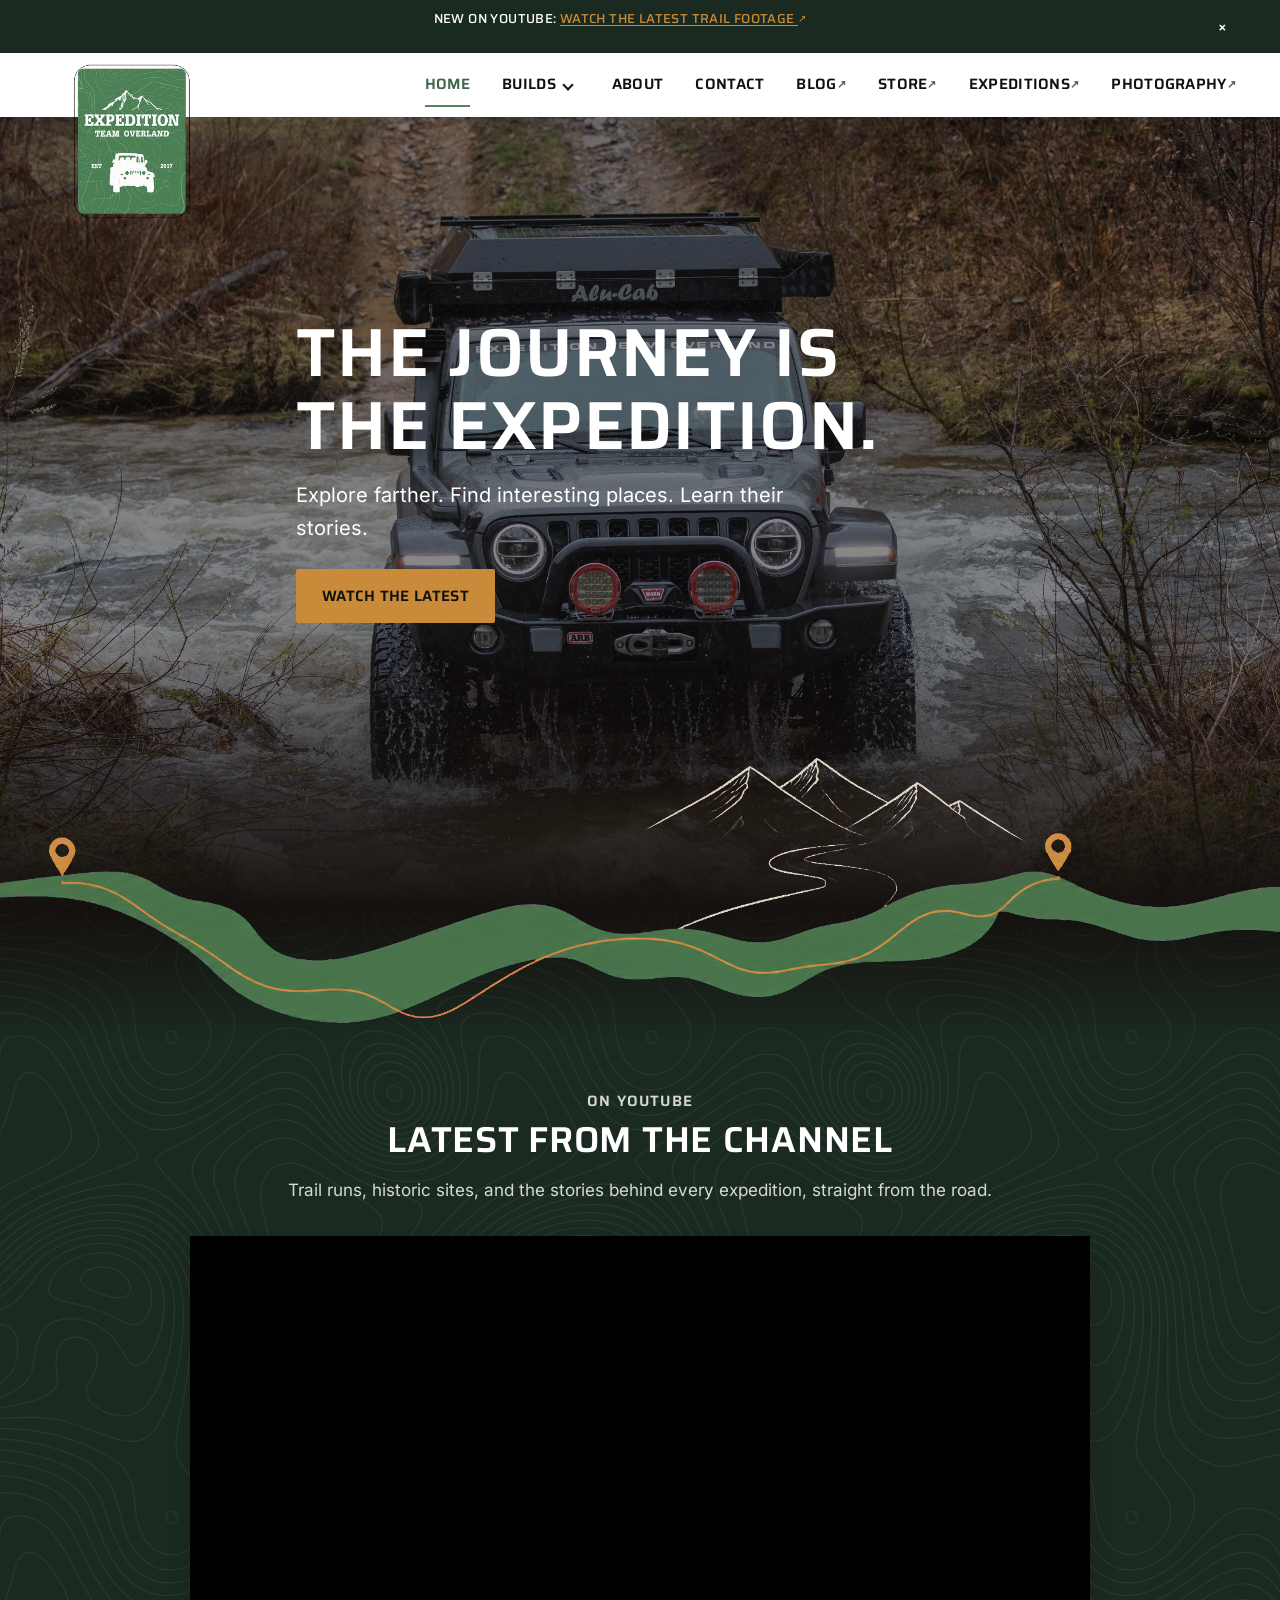
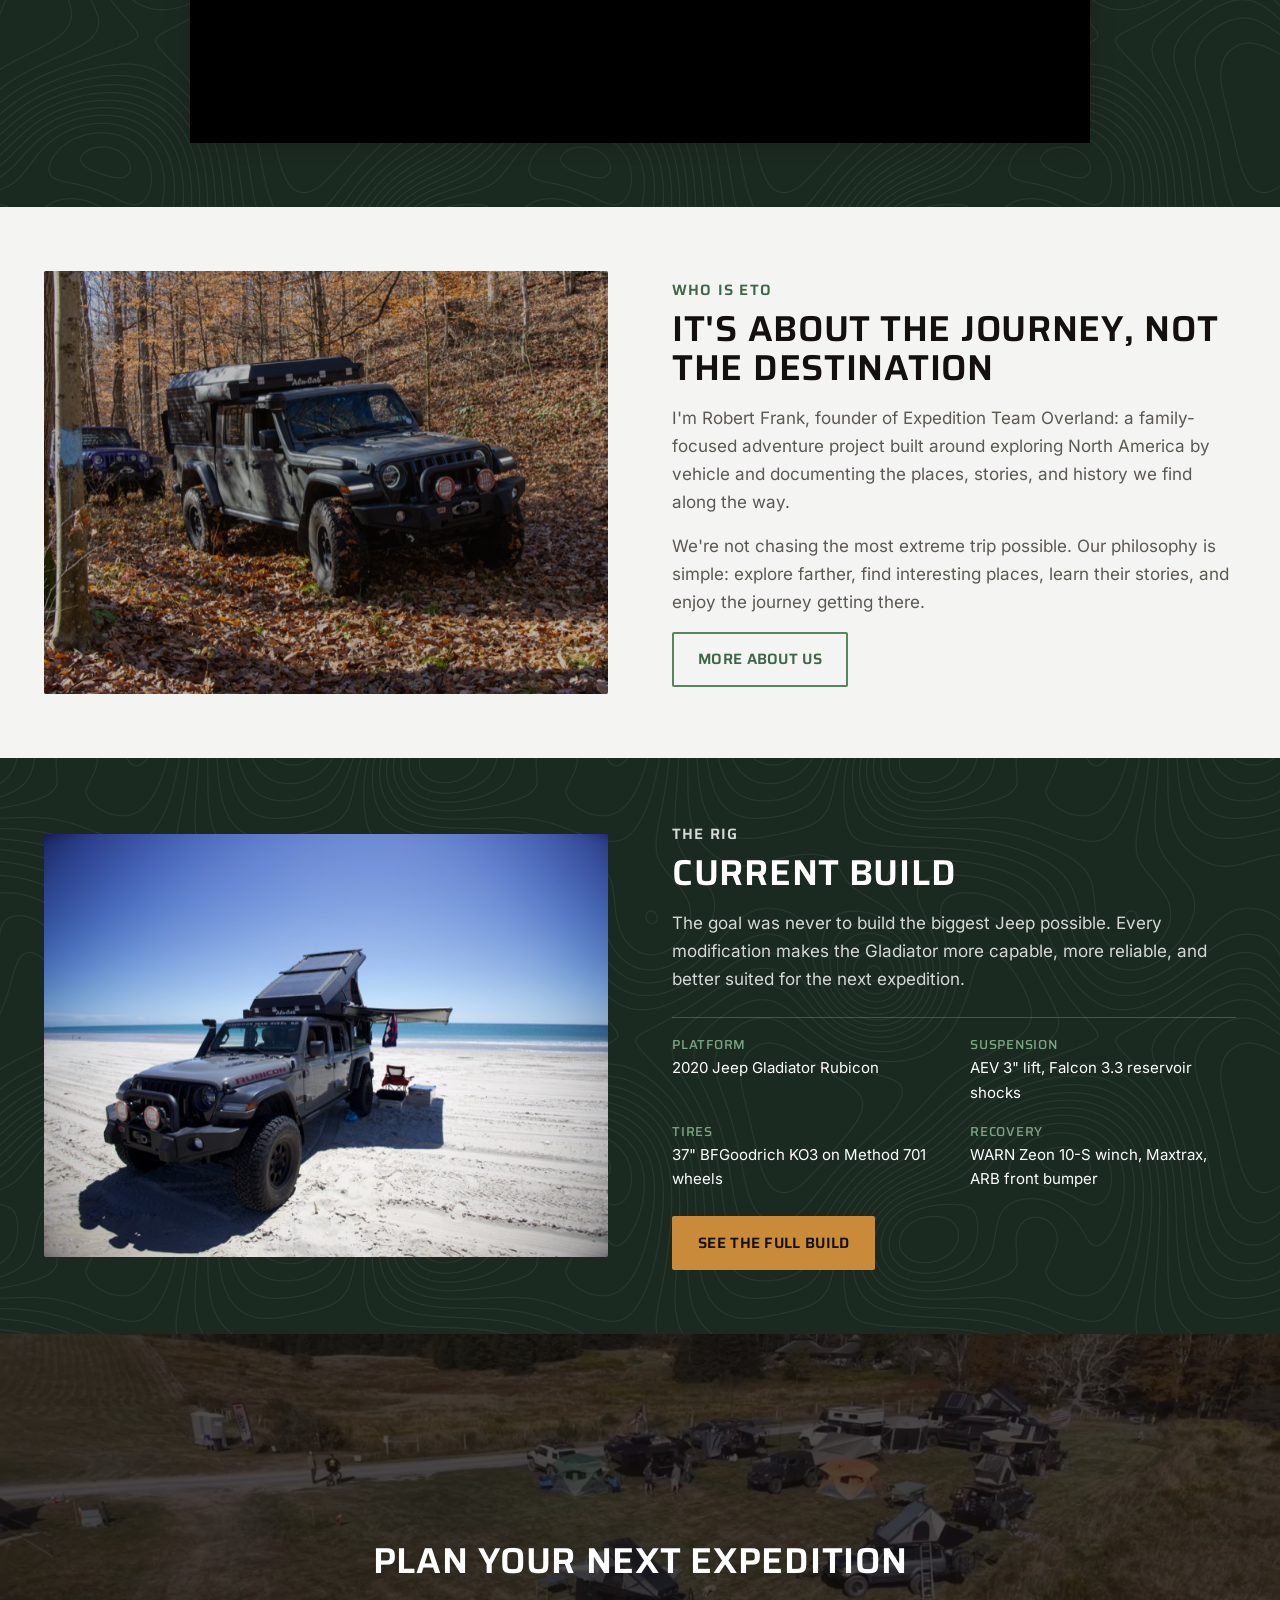
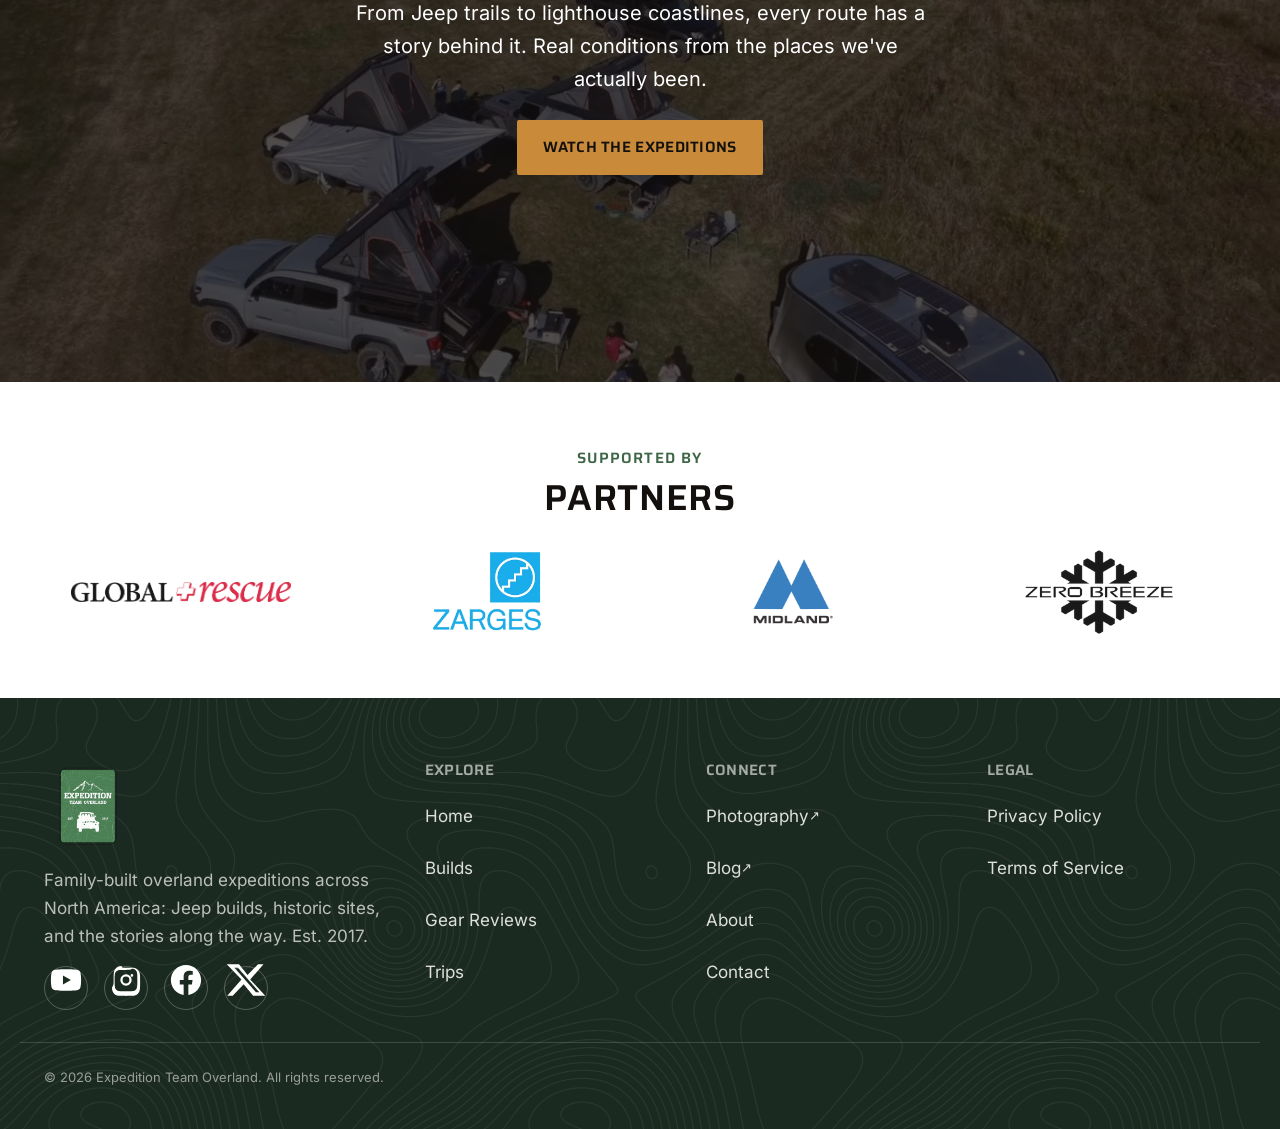
==== commit 85ea5b5d: "Rewrite home page copy, reorder nav, and header/partner refinements Copy rewrite (Robert Frank's voi" ====
--- a/index.html
+++ b/index.html
@@ -5,13 +5,13 @@
   <meta charset="UTF-8">
   <meta name="viewport" content="width=device-width, initial-scale=1">
   <title>Expedition Team Overland | Overland Trip Reports, Builds &amp; Gear</title>
-  <meta name="description" content="Real trail miles, no marketing fluff. Expedition Team Overland shares honest overland trip reports, Jeep builds, and gear reviews from the trail since 2017.">
+  <meta name="description" content="Explore farther, find interesting places, learn their stories. Robert Frank's family-focused overland project: Jeep expeditions, historic sites, and the journey between them since 2017.">
   <link rel="canonical" href="https://www.expeditionteamoverland.com/">
 
   <!-- Open Graph -->
   <meta property="og:type" content="website">
   <meta property="og:title" content="Expedition Team Overland | Overland Trip Reports, Builds & Gear">
-  <meta property="og:description" content="Real trail miles, no marketing fluff. Honest overland trip reports, Jeep builds, and gear reviews from the trail since 2017.">
+  <meta property="og:description" content="Explore farther, find interesting places, learn their stories. Family-focused overland expeditions, Jeep builds, and historic sites since 2017.">
   <meta property="og:image" content="https://www.expeditionteamoverland.com/images/hero-pa-wilds.jpg">
   <meta property="og:url" content="https://www.expeditionteamoverland.com/">
   <meta property="og:site_name" content="Expedition Team Overland">
@@ -19,7 +19,7 @@
   <!-- Twitter -->
   <meta name="twitter:card" content="summary_large_image">
   <meta name="twitter:title" content="Expedition Team Overland | Overland Trip Reports, Builds & Gear">
-  <meta name="twitter:description" content="Real trail miles, no marketing fluff. Honest overland trip reports, Jeep builds, and gear reviews from the trail since 2017.">
+  <meta name="twitter:description" content="Explore farther, find interesting places, learn their stories. Family-focused overland expeditions, Jeep builds, and historic sites since 2017.">
   <meta name="twitter:image" content="https://www.expeditionteamoverland.com/images/hero-pa-wilds.jpg">
 
   <link rel="icon" href="favicon.ico" sizes="any">
@@ -78,24 +78,28 @@
               <li><a href="2002-jeep-wrangler.html">2002 Jeep Wrangler Sahara</a></li>
             </ul>
           </li>
+          <li><a href="about.html">About</a></li>
+          <li><a href="contact.html">Contact</a></li>
+          <li>
+            <a href="https://expeditionteamoverland.wordpress.com/" target="_blank" rel="noopener noreferrer">
+              Blog <span class="primary-nav__external" aria-hidden="true">&#8599;</span><span class="sr-only">(opens in new tab)</span>
+            </a>
+          </li>
           <li>
             <a href="https://expeditionteamoverland.creator-spring.com/listing/expedition-trans-new-jery-trai?product=345&variation=6355&size=8020" target="_blank" rel="noopener noreferrer">
               Store <span class="primary-nav__external" aria-hidden="true">&#8599;</span><span class="sr-only">(opens in new tab)</span>
             </a>
           </li>
-          <li><a href="trips.html">Trips</a></li>
+          <li>
+            <a href="https://www.youtube.com/playlist?list=PLIjkaGrAhd3Y" target="_blank" rel="noopener noreferrer">
+              Expeditions <span class="primary-nav__external" aria-hidden="true">&#8599;</span><span class="sr-only">(opens in new tab)</span>
+            </a>
+          </li>
           <li>
             <a href="https://www.expeditionteamoverland.com/browse/" target="_blank" rel="noopener noreferrer">
               Photography <span class="primary-nav__external" aria-hidden="true">&#8599;</span><span class="sr-only">(opens in new tab)</span>
             </a>
           </li>
-          <li>
-            <a href="https://expeditionteamoverland.wordpress.com/" target="_blank" rel="noopener noreferrer">
-              Blog <span class="primary-nav__external" aria-hidden="true">&#8599;</span><span class="sr-only">(opens in new tab)</span>
-            </a>
-          </li>
-          <li><a href="about.html">About</a></li>
-          <li><a href="contact.html">Contact</a></li>
         </ul>
       </nav>
     </div>
@@ -122,27 +126,11 @@
         alt=""
         aria-hidden="true">
       <div class="container hero__content">
-        <h1>Real Trail Miles. No Fluff.</h1>
+        <h1>The Journey Is The Expedition.</h1>
+        <p>Explore farther. Find interesting places. Learn their stories.</p>
         <div class="hero__actions">
           <a class="btn btn--accent" href="#featured-video">Watch the Latest</a>
         </div>
-        <ul class="hero__social" aria-label="Follow Expedition Team Overland">
-          <li>
-            <a href="https://www.youtube.com/channel/UC2dayC73qo0GwZpo7LAaWFg" target="_blank" rel="noopener noreferrer" aria-label="Expedition Team Overland on YouTube (opens in new tab)">
-              <img src="images/social/youtube-white.svg" width="24" height="24" alt="" aria-hidden="true">
-            </a>
-          </li>
-          <li>
-            <a href="https://www.instagram.com/expeditionteamoverland" target="_blank" rel="noopener noreferrer" aria-label="Expedition Team Overland on Instagram (opens in new tab)">
-              <img src="images/social/instagram-white.svg" width="24" height="24" alt="" aria-hidden="true">
-            </a>
-          </li>
-          <li>
-            <a href="https://www.facebook.com/ExpeditionTeamOverland" target="_blank" rel="noopener noreferrer" aria-label="Expedition Team Overland on Facebook (opens in new tab)">
-              <img src="images/social/facebook-white.svg" width="24" height="24" alt="" aria-hidden="true">
-            </a>
-          </li>
-        </ul>
       </div>
     </section>
 
@@ -153,7 +141,7 @@
         <div class="section-heading">
           <span class="eyebrow">On YouTube</span>
           <h2 id="featured-video-heading">Latest From the Channel</h2>
-          <p>Trail runs, install videos, and gear breakdowns, straight from the source. No filler, just the trail.</p>
+          <p>Trail runs, historic sites, and the stories behind every expedition, straight from the road.</p>
         </div>
         <div class="featured-video__frame">
           <iframe
@@ -180,9 +168,9 @@
         </div>
         <div class="split__text">
           <span class="eyebrow">Who Is ETO</span>
-          <h2 id="who-heading">Built From Real Trail Miles</h2>
-          <p>We're Expedition Team Overland, a crew that's spent more weekends broken down on a fire road than we'd like to admit. Since 2017 we've been out there documenting real overland travel: what breaks, what works, and what we'd do differently next time.</p>
-          <p>No sponsored fantasy, just field notes from the trail. Follow along and get inspired to plan your own adventure.</p>
+          <h2 id="who-heading">It's About the Journey, Not the Destination</h2>
+          <p>I'm Robert Frank, founder of Expedition Team Overland: a family-focused adventure project built around exploring North America by vehicle and documenting the places, stories, and history we find along the way.</p>
+          <p>We're not chasing the most extreme trip possible. Our philosophy is simple: explore farther, find interesting places, learn their stories, and enjoy the journey getting there.</p>
           <a class="btn btn--outline-dark" href="about.html">More About Us</a>
         </div>
       </div>
@@ -204,7 +192,7 @@
         <div class="builds-feature__text">
           <span class="eyebrow">The Rig</span>
           <h2 id="builds-heading">Current Build</h2>
-          <p>Every mod on this rig earned its spot on the trail first.</p>
+          <p>The goal was never to build the biggest Jeep possible. Every modification makes the Gladiator more capable, more reliable, and better suited for the next expedition.</p>
           <dl class="spec-list">
             <div><dt>Platform</dt><dd>2020 Jeep Gladiator Rubicon</dd></div>
             <div><dt>Suspension</dt><dd>AEV 3" lift, Falcon 3.3 reservoir shocks</dd></div>
@@ -227,9 +215,9 @@
         </video>
       </div>
       <div class="container trips-strip__content">
-        <h2 id="trips-heading">Plan Your Next Route</h2>
-        <p>Trail difficulty, water crossings, and camp spots. Real conditions from crews who ran it first, so you know what you're getting into before you go.</p>
-        <a class="btn btn--accent" href="trips.html">Browse Trip Reports</a>
+        <h2 id="trips-heading">Plan Your Next Expedition</h2>
+        <p>From Jeep trails to lighthouse coastlines, every route has a story behind it. Real conditions from the places we've actually been.</p>
+        <a class="btn btn--accent" href="https://www.youtube.com/playlist?list=PLIjkaGrAhd3Y" target="_blank" rel="noopener noreferrer">Watch the Expeditions</a>
       </div>
     </section>
 
@@ -264,7 +252,7 @@
     <div class="container site-footer__top">
       <div class="site-footer__brand">
         <img src="images/logo-badge.png" width="320" height="320" alt="Expedition Team Overland badge logo" loading="lazy">
-        <p>Overland trip reports, vehicle builds, and gear reviews from the trail. Est. 2017.</p>
+        <p>Family-built overland expeditions across North America: Jeep builds, historic sites, and the stories along the way. Est. 2017.</p>
         <ul class="site-footer__social">
           <li>
             <a href="https://www.youtube.com/channel/UC2dayC73qo0GwZpo7LAaWFg" target="_blank" rel="noopener noreferrer" aria-label="Expedition Team Overland on YouTube (opens in new tab)">
--- a/css/style.css
+++ b/css/style.css
@@ -435,6 +435,12 @@
   width: clamp(120px, 20vw, 176px);
   aspect-ratio: 1 / 1;
   height: auto;
+  transition: width var(--transition);
+}
+
+/* Shrinks slightly on scroll down, grows back on scroll up (see main.js) */
+.site-header.is-compact .site-header__logo img {
+  width: clamp(84px, 13vw, 110px);
 }
 
 .site-header__logo-text {
@@ -1011,11 +1017,10 @@
   align-items: center;
   justify-content: center;
   width: 100%;
-  max-width: 160px;
-  height: 56px;
-  filter: grayscale(1);
-  opacity: 0.7;
-  transition: filter var(--transition), opacity var(--transition);
+  max-width: 220px;
+  height: 84px;
+  opacity: 0.9;
+  transition: opacity var(--transition);
 }
 
 .partners-grid__item img {
@@ -1027,7 +1032,6 @@
 
 .partners-grid__item:hover,
 .partners-grid__item:focus-within {
-  filter: grayscale(0);
   opacity: 1;
 }
 
@@ -1314,11 +1318,11 @@
 /* ==========================================================================
    About page
    ========================================================================== */
-.about-hero { min-height: clamp(38rem, 82vh, 58rem); position: relative; display: flex; align-items: flex-end; color: white; overflow: hidden; }
+.about-hero { min-height: clamp(38rem, 82vh, 58rem); position: relative; display: flex; align-items: flex-start; color: white; overflow: hidden; }
 .about-hero__image,.about-hero__shade { position: absolute; inset: 0; width: 100%; height: 100%; }
 .about-hero__image { object-fit: cover; object-position: 76% 67%; }
-.about-hero__shade { background: linear-gradient(90deg,rgba(7,15,10,.93),rgba(7,15,10,.58) 52%,rgba(7,15,10,.12)),linear-gradient(0deg,rgba(7,15,10,.75),transparent 55%); }
-.about-hero__content { position: relative; z-index: 1; padding-block: var(--space-16) var(--space-8); max-width: 48rem; }
+.about-hero__shade { background: linear-gradient(90deg,rgba(7,15,10,.6),rgba(7,15,10,.3) 52%,rgba(7,15,10,.04)),linear-gradient(0deg,rgba(7,15,10,.38),transparent 55%); }
+.about-hero__content { position: relative; z-index: 1; padding-block: clamp(5rem, 10vh, 7rem) 0; max-width: 48rem; }
 .about-hero h1 { font-size: clamp(3.5rem,8vw,7rem); margin-bottom: var(--space-2); }
 .about-hero p { max-width: 42rem; font-size: clamp(1.05rem,2vw,1.35rem); color: rgba(255,255,255,.86); }
 .about-intro__grid,.about-family__grid { display: grid; gap: var(--space-4); }
@@ -1359,6 +1363,7 @@
 .about-closing__actions { display: flex; flex-wrap: wrap; justify-content: center; gap: var(--space-2); margin-top: var(--space-3); }
 .btn--outline-light { color: white; border-color: rgba(255,255,255,.55); background: transparent; }
 @media (min-width: 800px) {
+  .about-hero__content { margin-left: max(var(--space-3), calc((100vw - var(--width-content)) / 2 + var(--space-3))); margin-right: 0; }
   .about-intro__grid { grid-template-columns: .75fr 1.35fr; gap: var(--space-8); }
   .about-manifesto__grid { grid-template-columns: .75fr 1.25fr; }
   .about-split__grid { grid-template-columns: 1.15fr 1fr; gap: var(--space-8); }
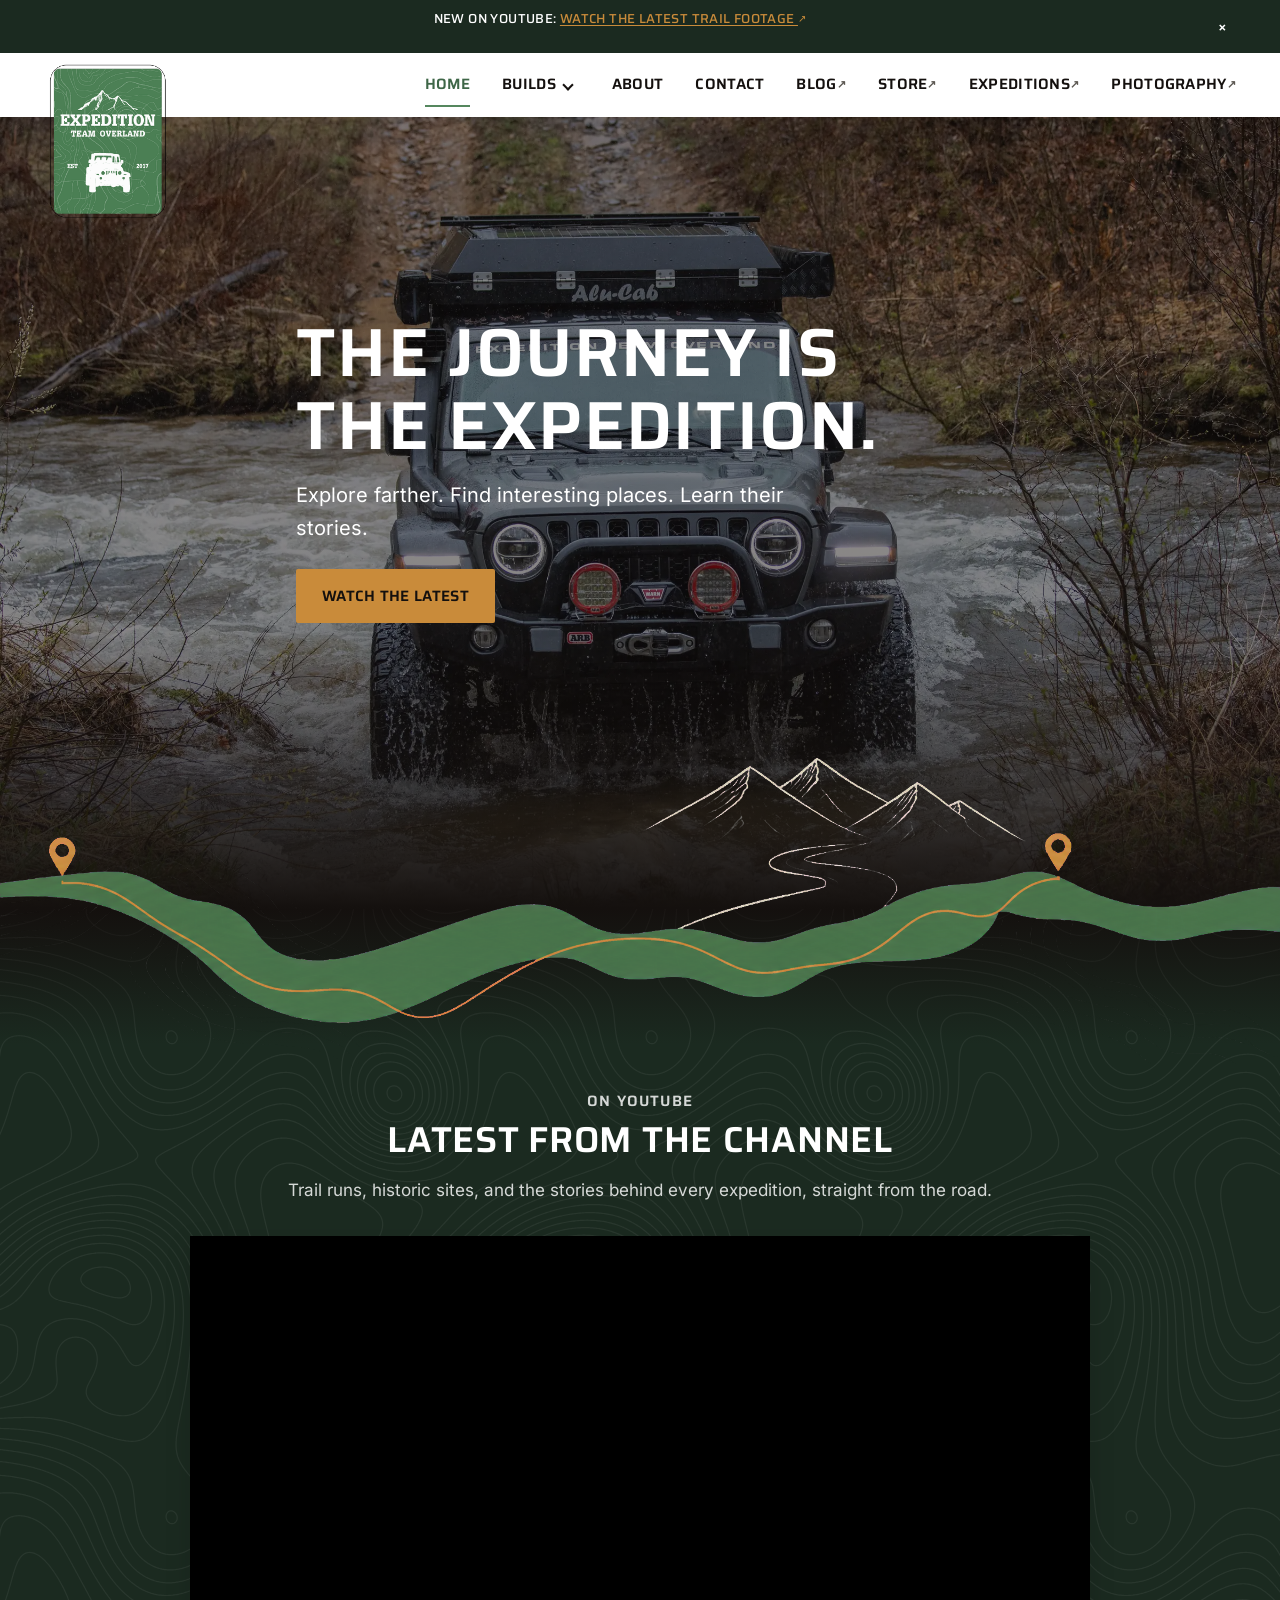
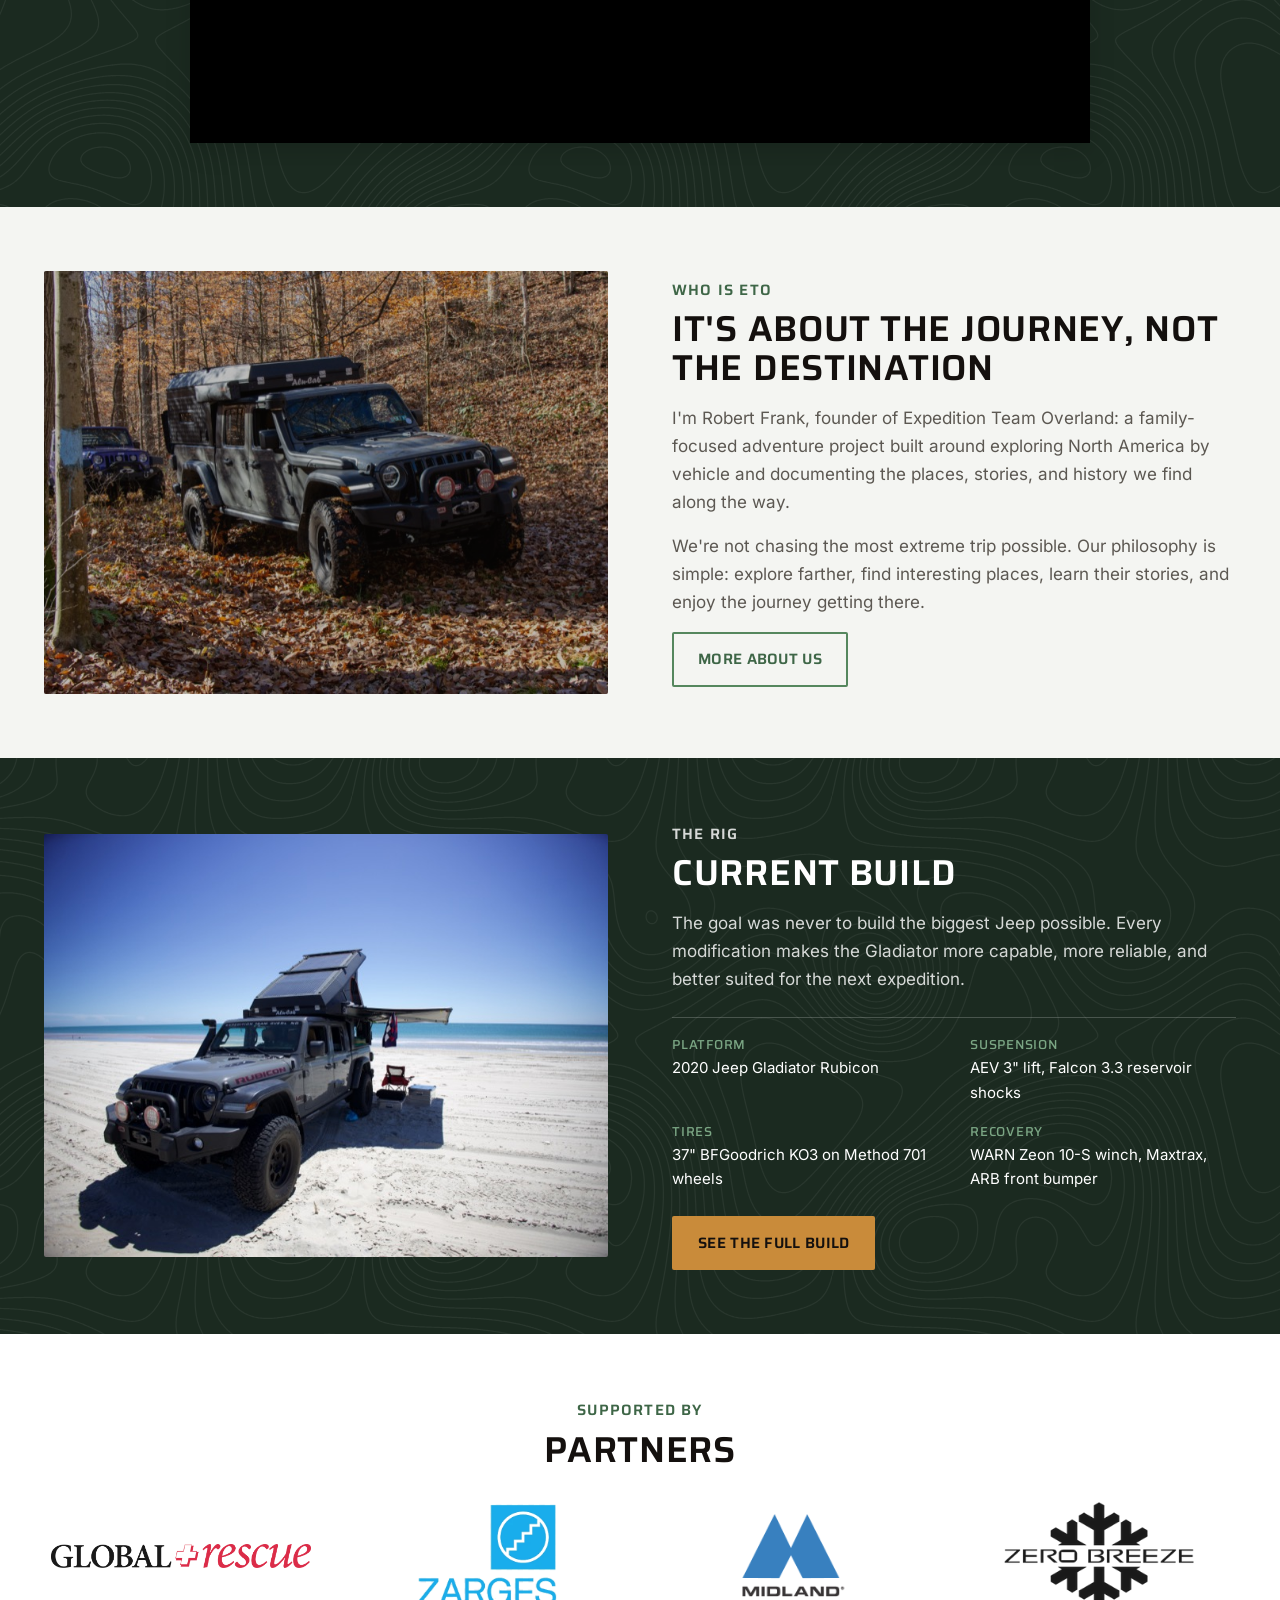
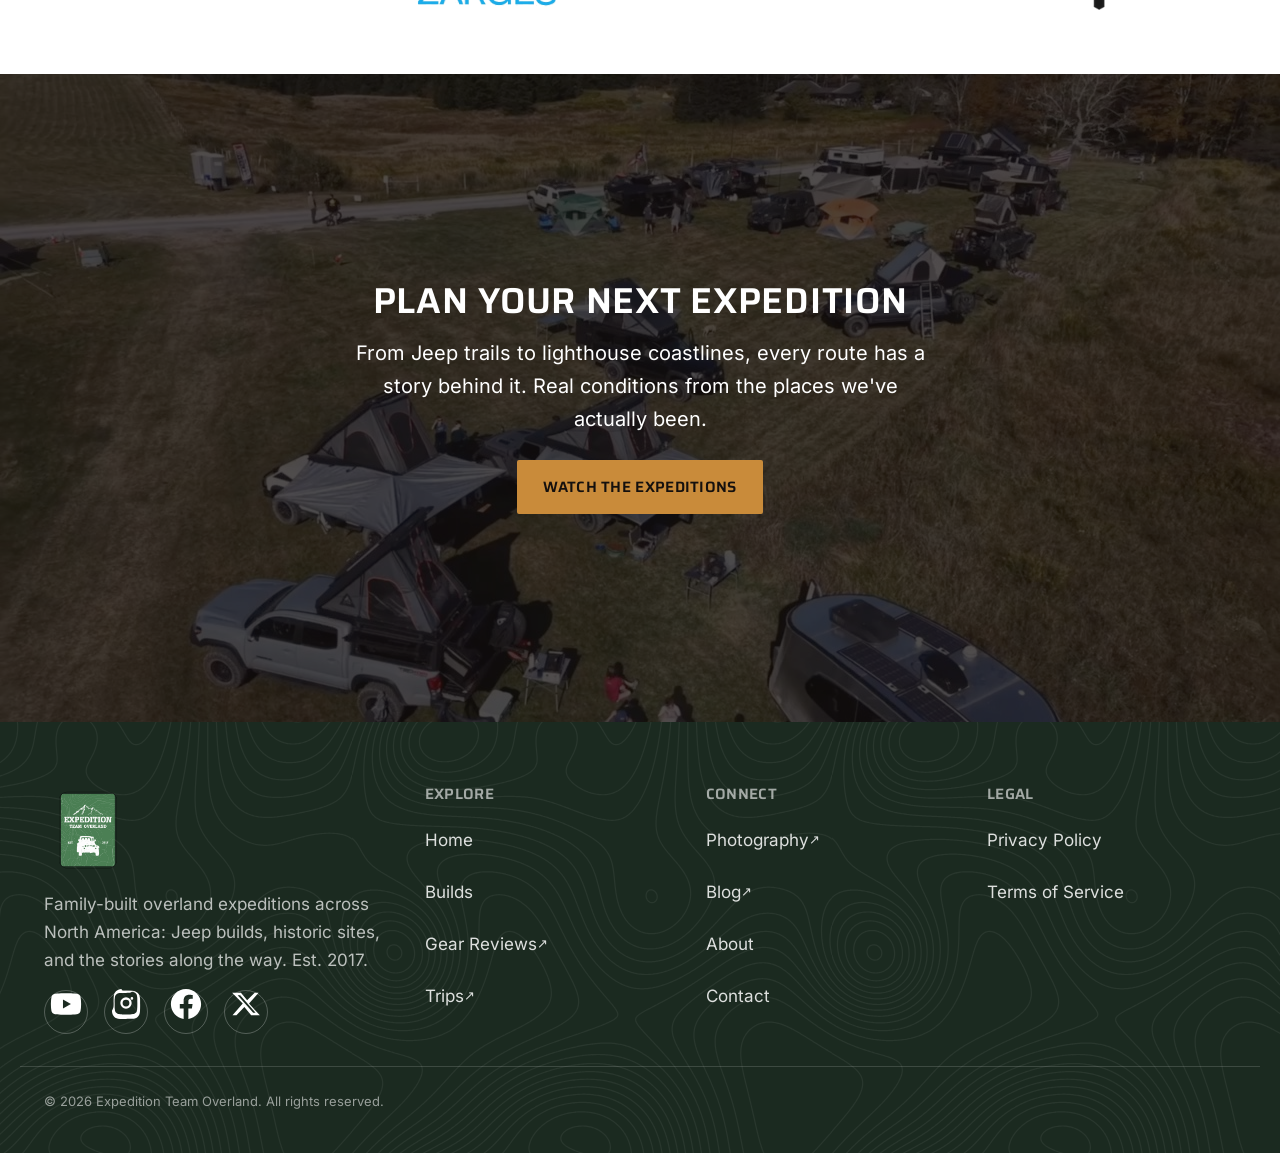
==== commit 3182c0e5: "Build about and contact pages and refresh site content" ====
--- a/index.html
+++ b/index.html
@@ -204,24 +204,7 @@
       </div>
     </section>
 
-    <!-- 5. Trips strip -->
-    <section class="trips-strip" aria-labelledby="trips-heading">
-      <div class="trips-strip__media">
-        <video
-          autoplay muted loop playsinline
-          poster="images/route-bg-poster.jpg"
-          aria-hidden="true">
-          <source src="videos/route-bg.mp4" type="video/mp4">
-        </video>
-      </div>
-      <div class="container trips-strip__content">
-        <h2 id="trips-heading">Plan Your Next Expedition</h2>
-        <p>From Jeep trails to lighthouse coastlines, every route has a story behind it. Real conditions from the places we've actually been.</p>
-        <a class="btn btn--accent" href="https://www.youtube.com/playlist?list=PLIjkaGrAhd3Y" target="_blank" rel="noopener noreferrer">Watch the Expeditions</a>
-      </div>
-    </section>
-
-    <!-- 6. Partners -->
+    <!-- 5. Partners -->
     <section class="section" aria-labelledby="partners-heading">
       <div class="container">
         <div class="section-heading">
@@ -245,6 +228,23 @@
       </div>
     </section>
 
+    <!-- 6. Trips strip -->
+    <section class="trips-strip" aria-labelledby="trips-heading">
+      <div class="trips-strip__media">
+        <video
+          autoplay muted loop playsinline
+          poster="images/route-bg-poster.jpg"
+          aria-hidden="true">
+          <source src="videos/route-bg.mp4" type="video/mp4">
+        </video>
+      </div>
+      <div class="container trips-strip__content">
+        <h2 id="trips-heading">Plan Your Next Expedition</h2>
+        <p>From Jeep trails to lighthouse coastlines, every route has a story behind it. Real conditions from the places we've actually been.</p>
+        <a class="btn btn--accent" href="https://www.youtube.com/playlist?list=PLIjkaGrAhd3Y" target="_blank" rel="noopener noreferrer">Watch the Expeditions</a>
+      </div>
+    </section>
+
   </main>
 
   <footer class="site-footer">
@@ -282,8 +282,16 @@
         <ul class="site-footer__list">
           <li><a href="index.html">Home</a></li>
           <li><a href="2020-jeep-gladiator.html">Builds</a></li>
-          <li><a href="gear.html">Gear Reviews</a></li>
-          <li><a href="trips.html">Trips</a></li>
+          <li>
+            <a href="https://www.youtube.com/watch?v=QaDLbdat7cs&amp;list=PLrDfoJMItwEyZWz5cInirH5OCqF7586Q1" target="_blank" rel="noopener noreferrer">
+              Gear Reviews <span class="external-indicator" aria-hidden="true">&#8599;</span><span class="sr-only">(opens in new tab)</span>
+            </a>
+          </li>
+          <li>
+            <a href="https://www.youtube.com/playlist?list=PLIjkaGrAhd3Y" target="_blank" rel="noopener noreferrer">
+              Trips <span class="external-indicator" aria-hidden="true">&#8599;</span><span class="sr-only">(opens in new tab)</span>
+            </a>
+          </li>
         </ul>
       </nav>
 
@@ -291,12 +299,12 @@
         <h2>Connect</h2>
         <ul class="site-footer__list">
           <li>
-            <a href="https://photos.expeditionteamoverland.com" target="_blank" rel="noopener noreferrer">
+            <a href="https://www.expeditionteamoverland.com/browse/" target="_blank" rel="noopener noreferrer">
               Photography <span class="external-indicator" aria-hidden="true">&#8599;</span><span class="sr-only">(opens in new tab)</span>
             </a>
           </li>
           <li>
-            <a href="https://blog.expeditionteamoverland.com" target="_blank" rel="noopener noreferrer">
+            <a href="https://expeditionteamoverland.wordpress.com/" target="_blank" rel="noopener noreferrer">
               Blog <span class="external-indicator" aria-hidden="true">&#8599;</span><span class="sr-only">(opens in new tab)</span>
             </a>
           </li>
--- a/css/style.css
+++ b/css/style.css
@@ -239,6 +239,12 @@
   padding-block: var(--space-8);
 }
 
+/* Extra clearance for the first section on plain (non-hero) pages, so the
+   header logo's intentional overflow doesn't land on top of page content. */
+.section--page-top {
+  padding-top: 12rem;
+}
+
 .section--alt { background: var(--color-surface-alt); }
 
 .section--deep {
@@ -291,6 +297,34 @@
   display: block;
   margin-bottom: var(--space-1);
 }
+
+/* ==========================================================================
+   Prose — long-form legal/policy body copy
+   ========================================================================== */
+.prose {
+  max-width: var(--width-prose);
+  margin-top: var(--space-6);
+}
+
+.prose h2 {
+  font-size: var(--text-xl);
+  margin-top: var(--space-6);
+}
+
+.prose h2:first-child { margin-top: 0; }
+
+.prose p { color: var(--color-ink-muted); }
+
+.prose ul {
+  list-style: disc;
+  padding-left: 1.4em;
+  margin: 0 0 var(--space-2);
+  color: var(--color-ink-muted);
+}
+
+.prose li { margin-bottom: var(--space-1); }
+
+.prose a { text-decoration: underline; text-underline-offset: 2px; }
 
 /* ==========================================================================
    Buttons
@@ -440,7 +474,7 @@
 
 /* Shrinks slightly on scroll down, grows back on scroll up (see main.js) */
 .site-header.is-compact .site-header__logo img {
-  width: clamp(84px, 13vw, 110px);
+  width: clamp(100px, 15vw, 132px);
 }
 
 .site-header__logo-text {
@@ -597,6 +631,8 @@
 
 @media (min-width: 900px) {
   .nav-toggle { display: none; }
+
+  .site-header__logo { left: 0; }
 
   .primary-nav {
     position: static;
@@ -1006,6 +1042,7 @@
   gap: var(--space-4);
   align-items: center;
   justify-items: center;
+  margin-top: var(--space-4);
 }
 
 @media (min-width: 768px) {
@@ -1017,8 +1054,8 @@
   align-items: center;
   justify-content: center;
   width: 100%;
-  max-width: 220px;
-  height: 84px;
+  max-width: 260px;
+  height: 108px;
   opacity: 0.9;
   transition: opacity var(--transition);
 }
@@ -1331,7 +1368,7 @@
 .about-prose p:not(.about-lead) { color: var(--color-ink-muted); }
 .about-manifesto { position: relative; isolation: isolate; padding-block: var(--space-12); overflow: hidden; }
 .about-manifesto__grid { display: grid; align-items: center; gap: var(--space-4); }
-.about-manifesto__number { font-family: var(--font-display); font-size: clamp(7rem,22vw,18rem); line-height: .7; color: rgba(255,255,255,.045); margin: 0; }
+.about-manifesto__logo { width: min(100%, 24rem); height: auto; margin-inline: auto; filter: drop-shadow(0 .5rem 1.25rem rgba(0,0,0,.28)); }
 .about-manifesto blockquote { margin: var(--space-3) 0 0; font-family: var(--font-display); text-transform: uppercase; font-size: clamp(1.6rem,4vw,3.2rem); line-height: 1.16; }
 .about-manifesto blockquote strong { color: var(--color-accent); }
 .about-split__grid { display: grid; gap: var(--space-5); align-items: center; }
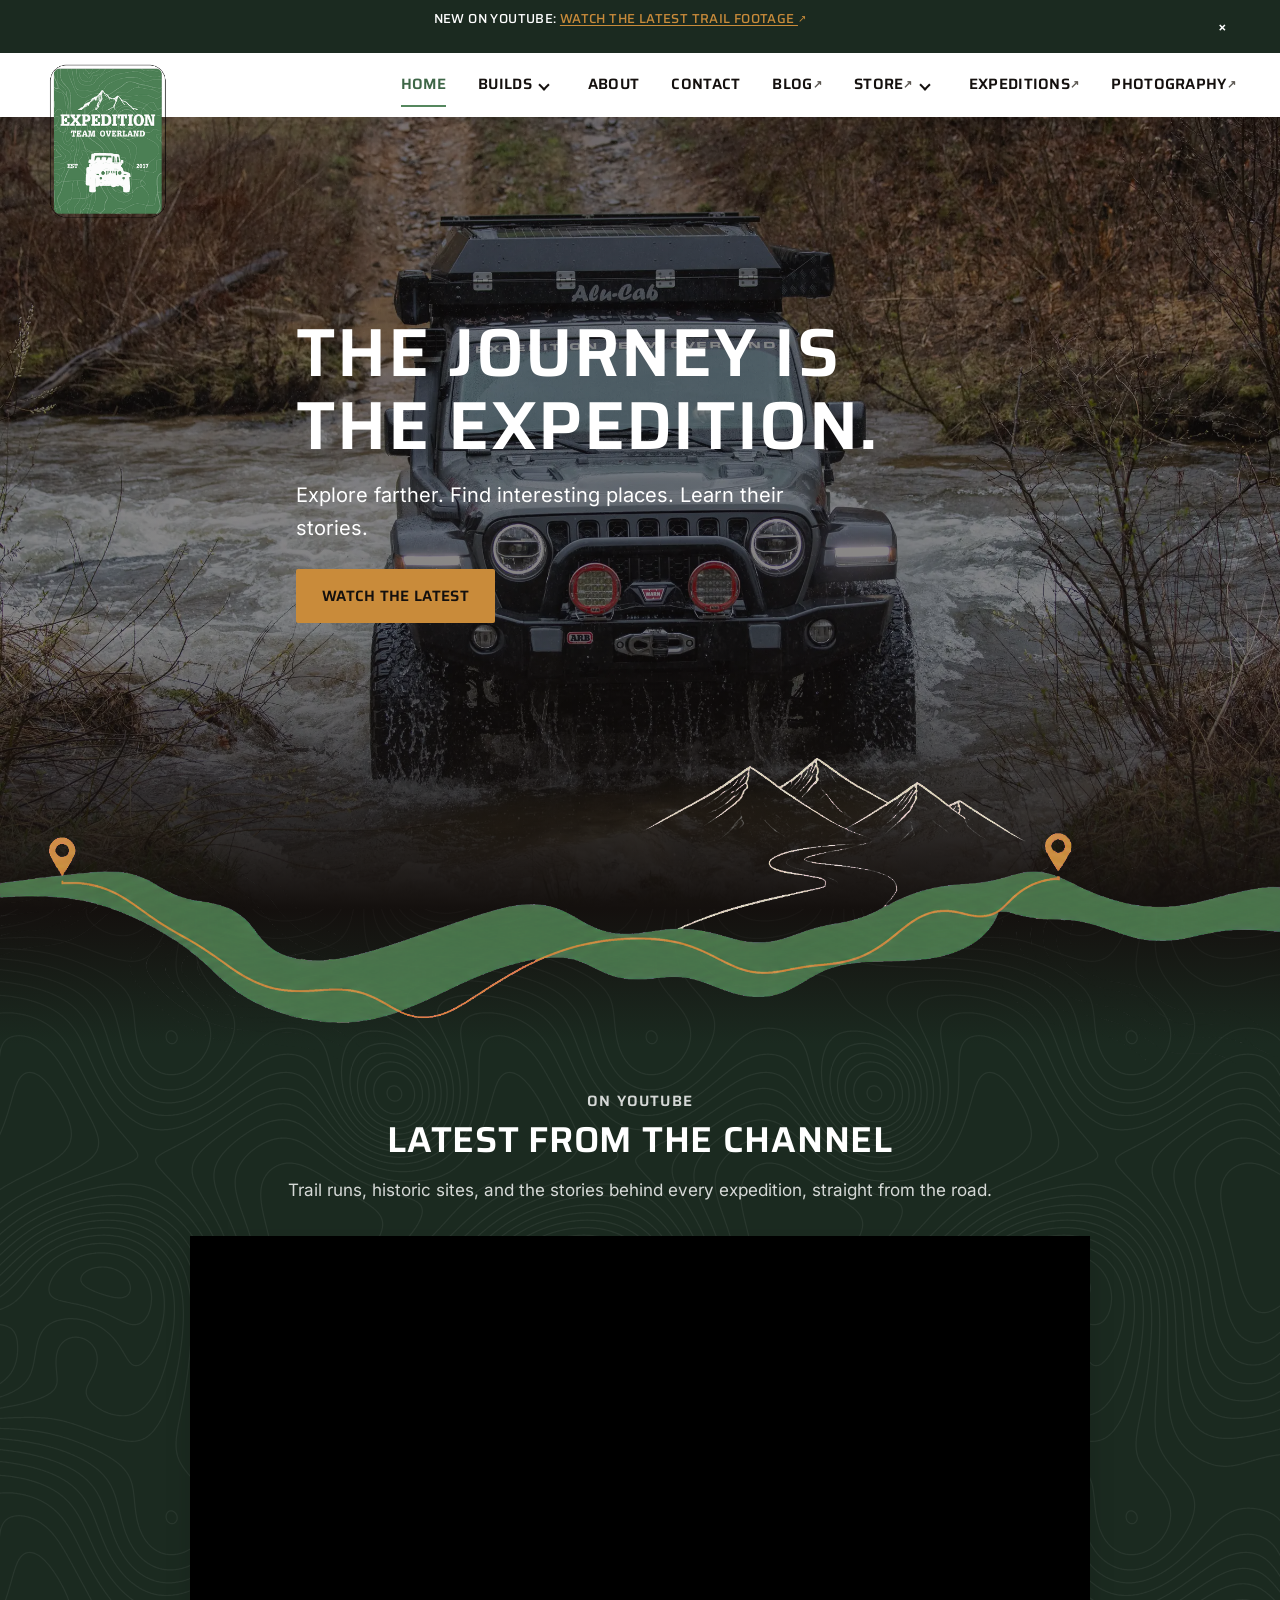
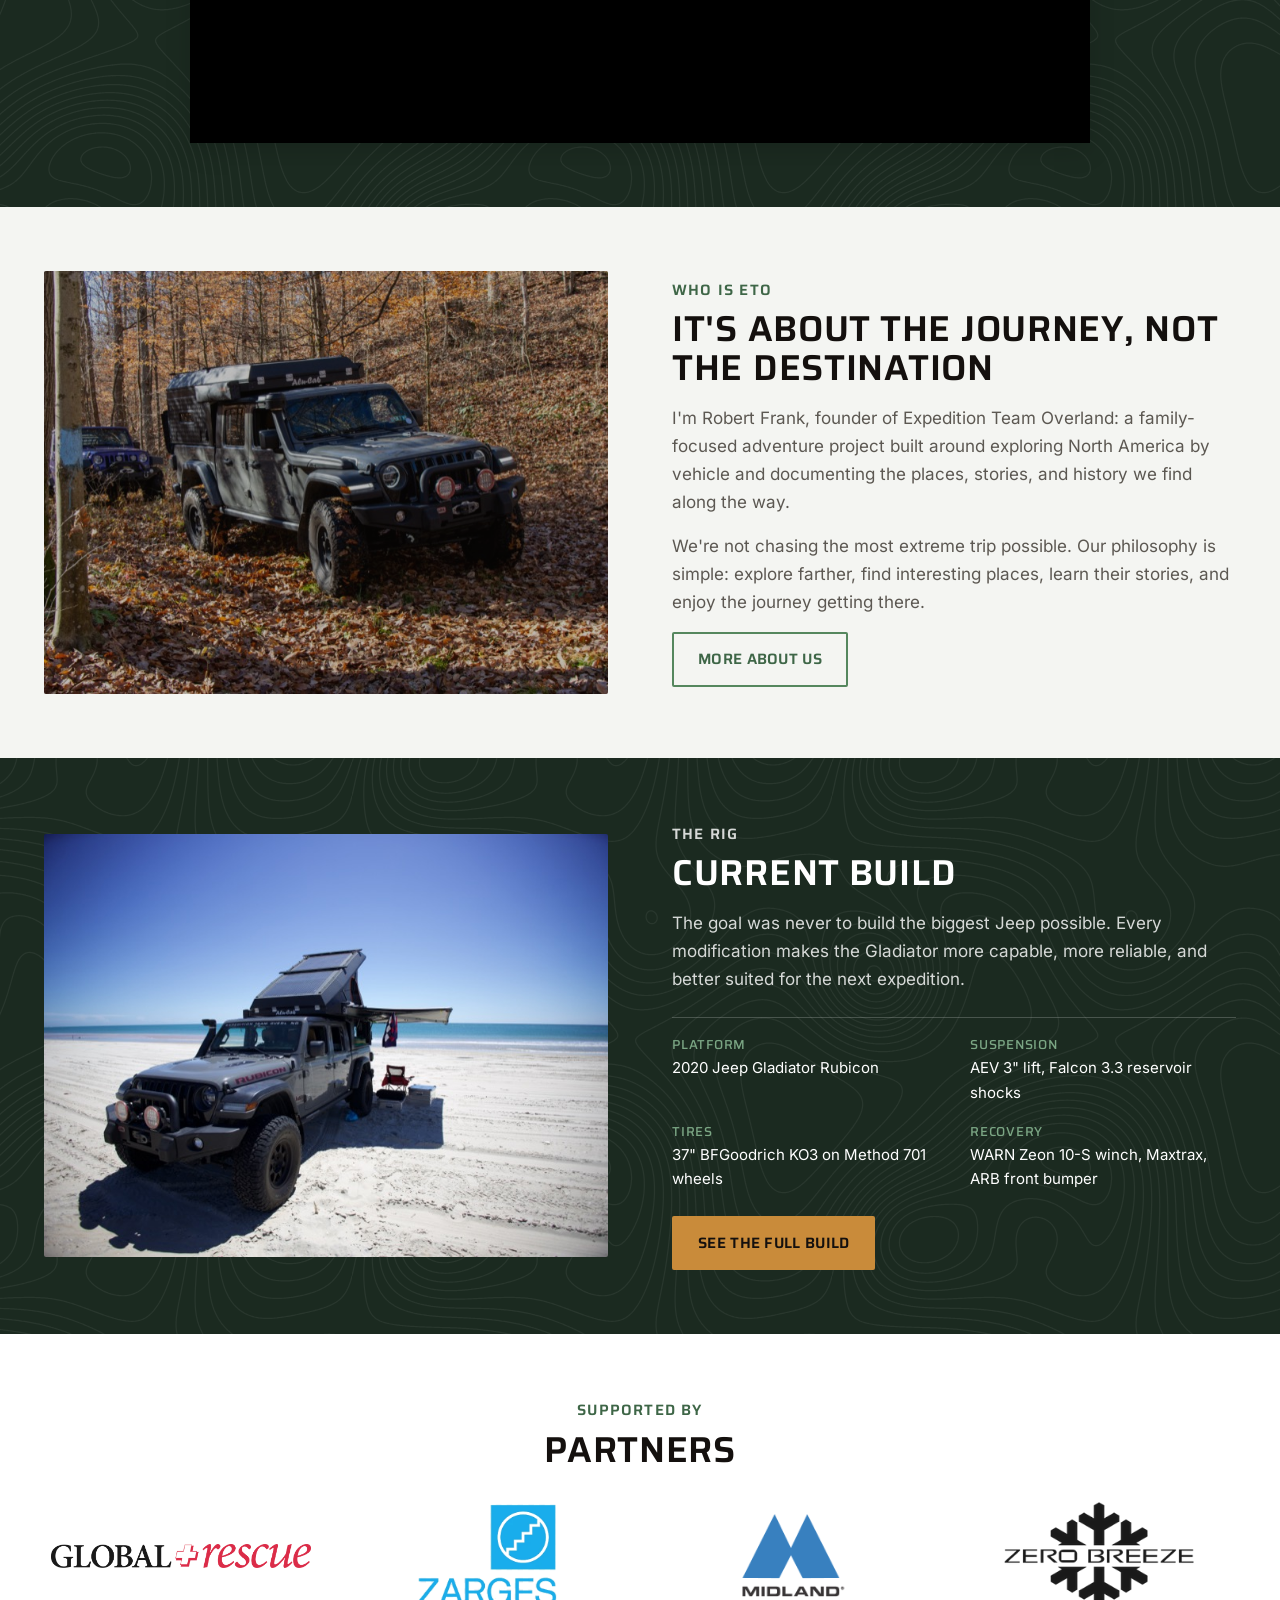
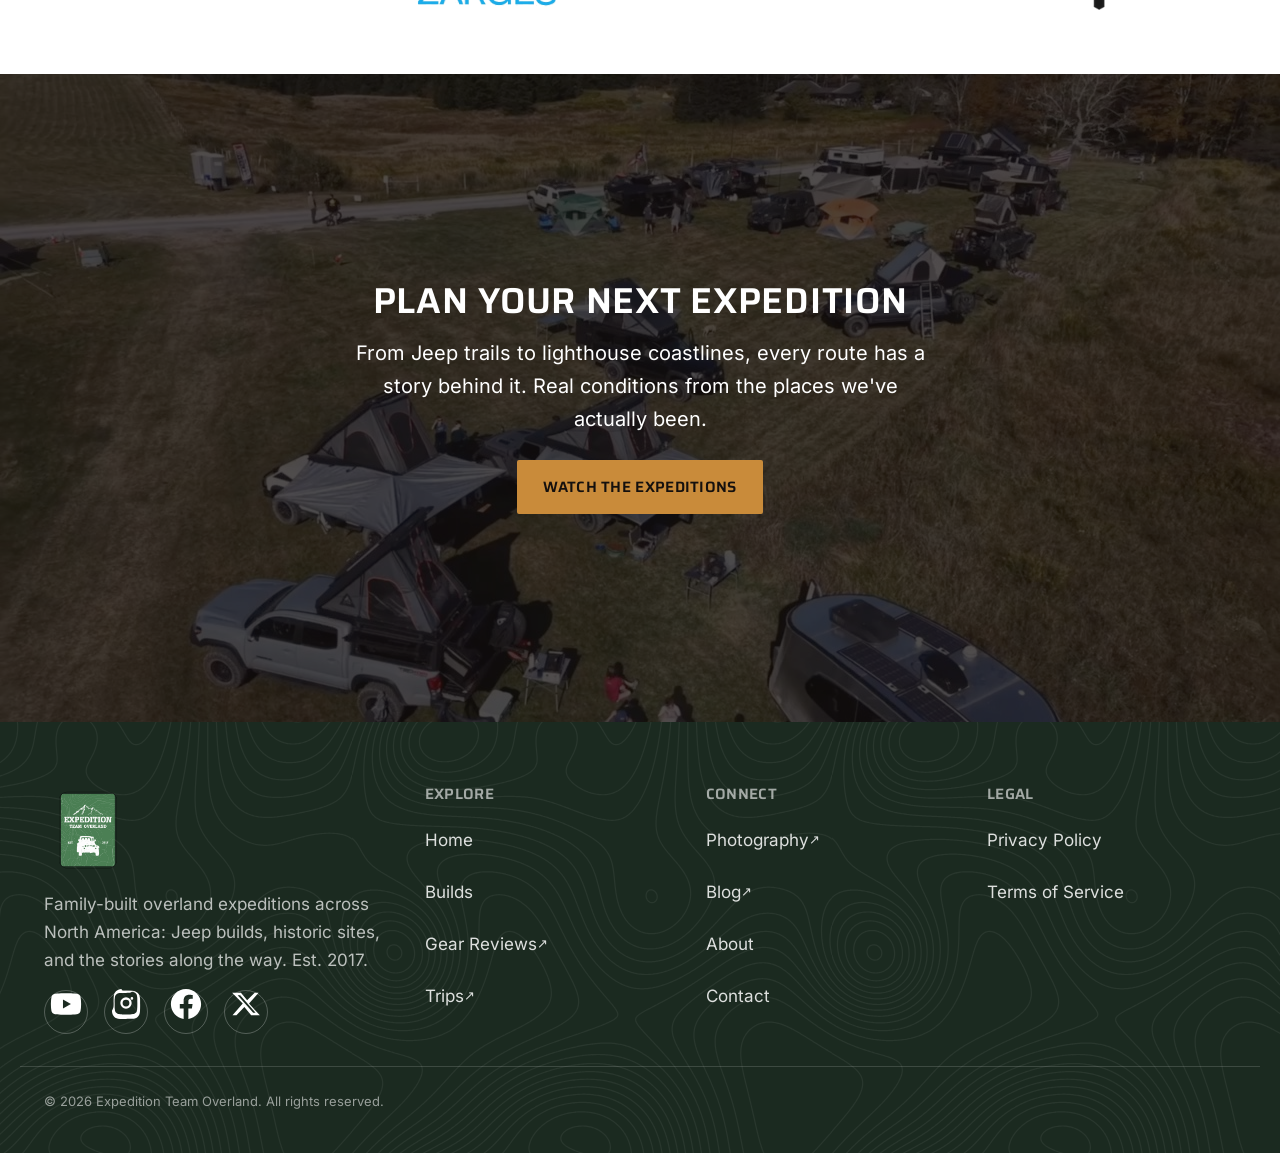
==== commit 0806a2d0: "Add Store dropdown with Apparel and Stickers/Patches links Generalizes the nav dropdown JS to suppor" ====
--- a/index.html
+++ b/index.html
@@ -85,10 +85,27 @@
               Blog <span class="primary-nav__external" aria-hidden="true">&#8599;</span><span class="sr-only">(opens in new tab)</span>
             </a>
           </li>
-          <li>
-            <a href="https://expeditionteamoverland.creator-spring.com/listing/expedition-trans-new-jery-trai?product=345&variation=6355&size=8020" target="_blank" rel="noopener noreferrer">
-              Store <span class="primary-nav__external" aria-hidden="true">&#8599;</span><span class="sr-only">(opens in new tab)</span>
-            </a>
+          <li class="has-dropdown">
+            <div class="nav-item-row">
+              <a href="https://expeditionteamoverland.creator-spring.com/listing/expedition-trans-new-jery-trai?product=345&variation=6355&size=8020" target="_blank" rel="noopener noreferrer">
+                Store <span class="primary-nav__external" aria-hidden="true">&#8599;</span><span class="sr-only">(opens in new tab)</span>
+              </a>
+              <button type="button" class="nav-dropdown-toggle" aria-expanded="false" aria-controls="store-dropdown" aria-label="Show store links">
+                <span class="nav-dropdown-toggle__arrow" aria-hidden="true"></span>
+              </button>
+            </div>
+            <ul class="nav-dropdown" id="store-dropdown">
+              <li>
+                <a href="https://expeditionteamoverland.creator-spring.com/" target="_blank" rel="noopener noreferrer">
+                  Apparel <span class="external-indicator" aria-hidden="true">&#8599;</span><span class="sr-only">(opens in new tab)</span>
+                </a>
+              </li>
+              <li>
+                <a href="https://www.etsy.com/shop/ETOverland" target="_blank" rel="noopener noreferrer">
+                  Stickers/Patches <span class="external-indicator" aria-hidden="true">&#8599;</span><span class="sr-only">(opens in new tab)</span>
+                </a>
+              </li>
+            </ul>
           </li>
           <li>
             <a href="https://www.youtube.com/playlist?list=PLIjkaGrAhd3Y" target="_blank" rel="noopener noreferrer">
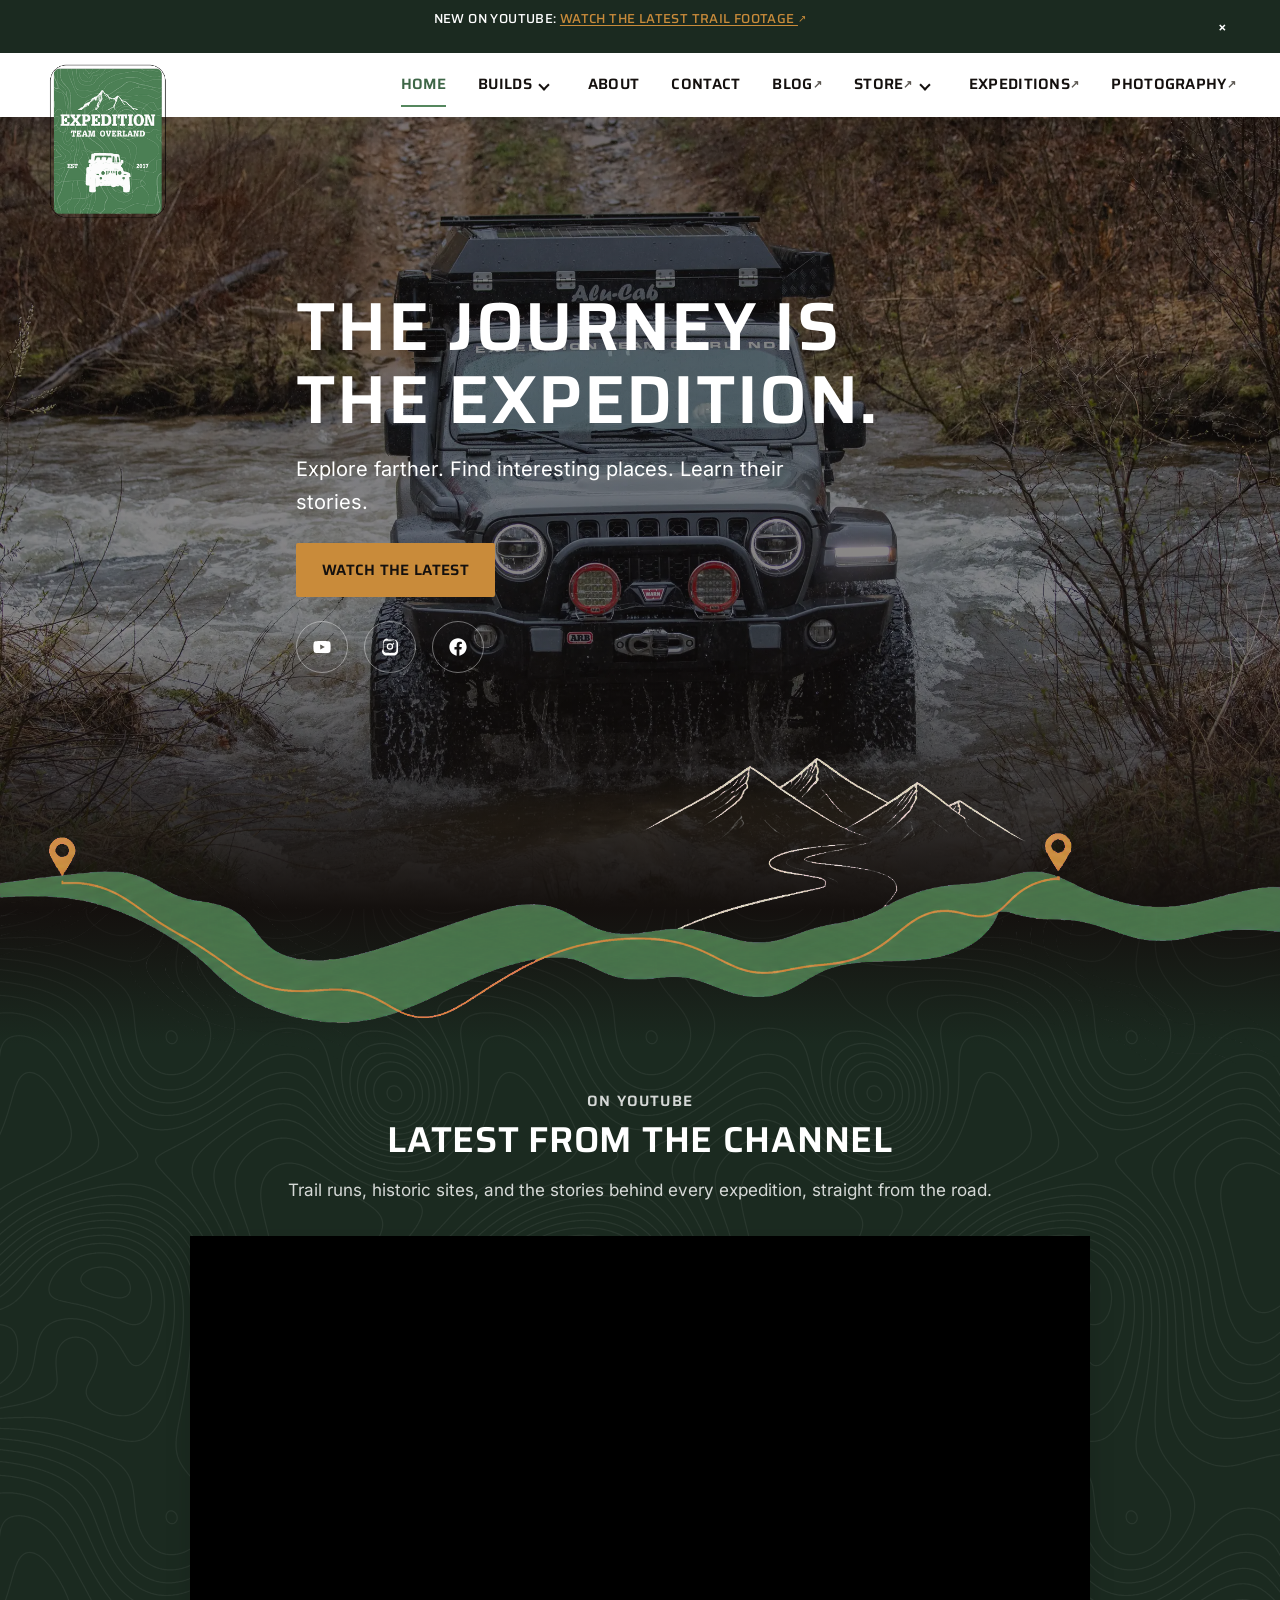
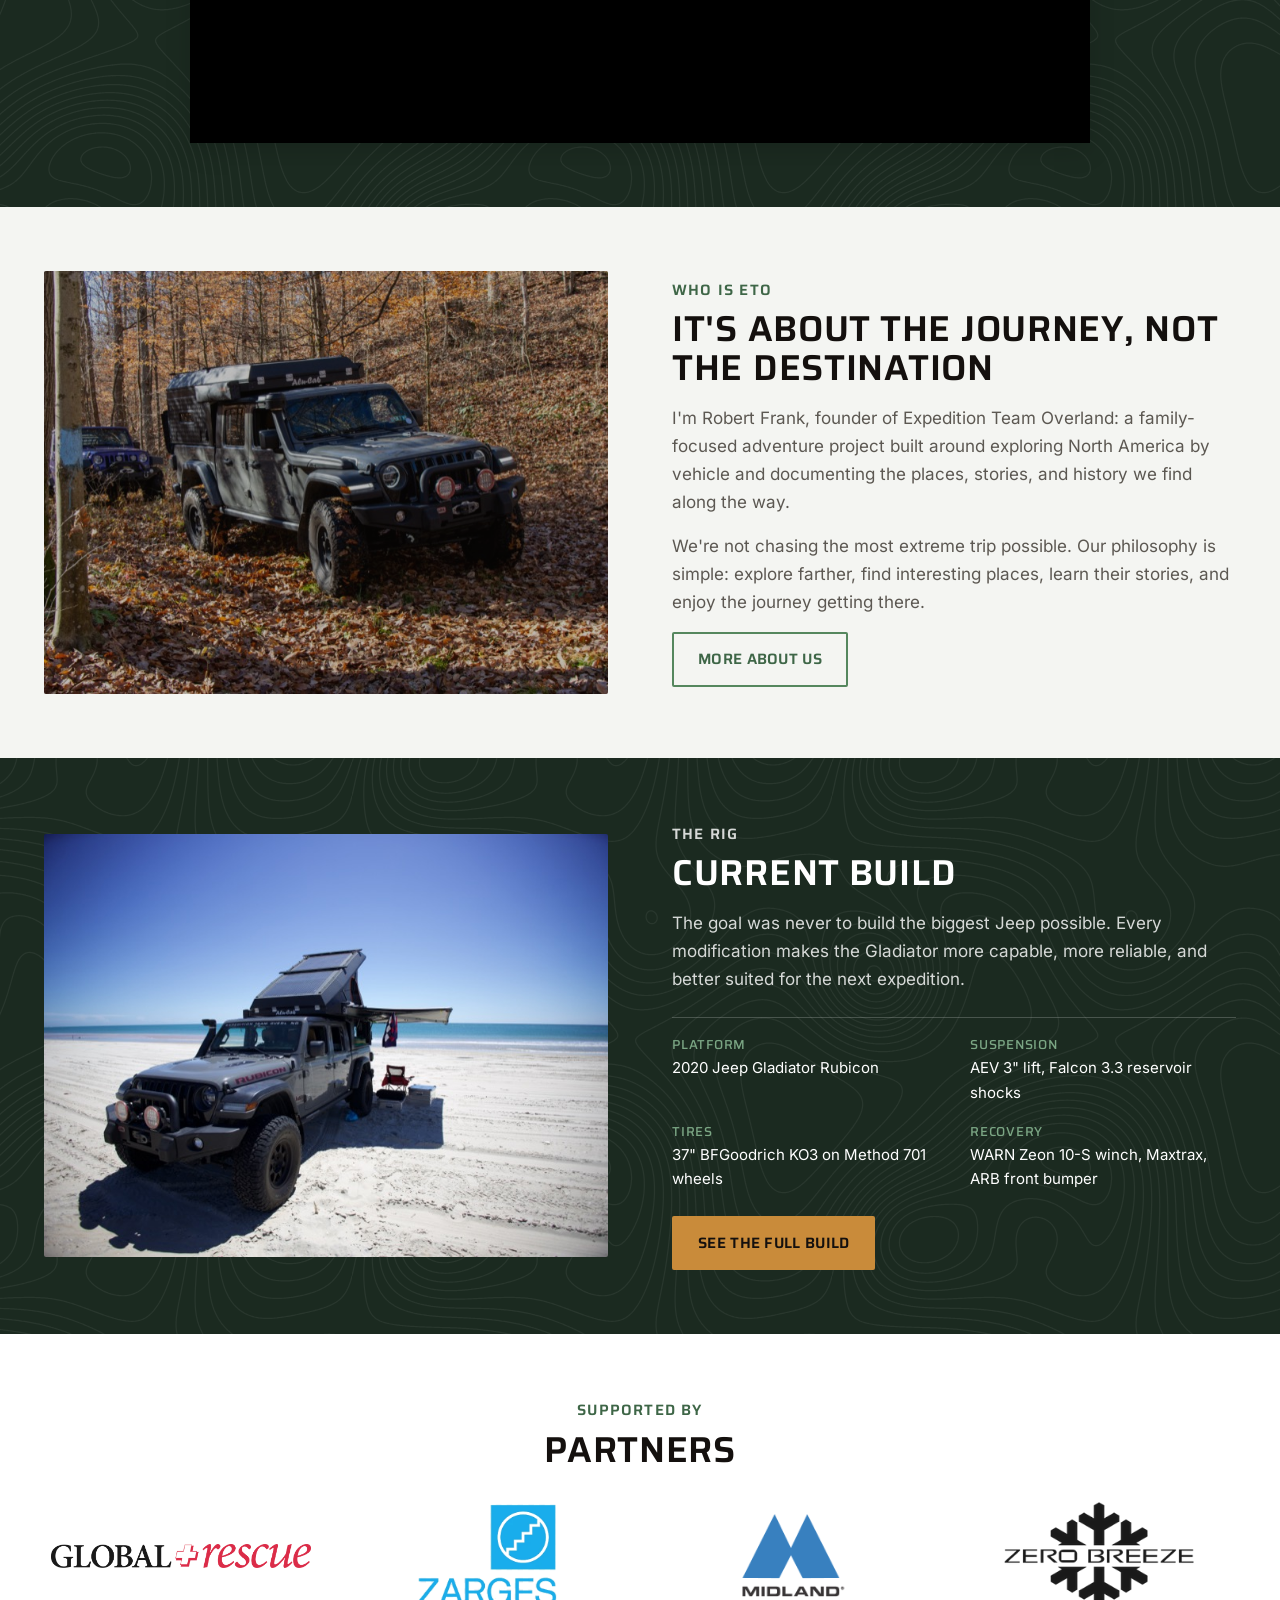
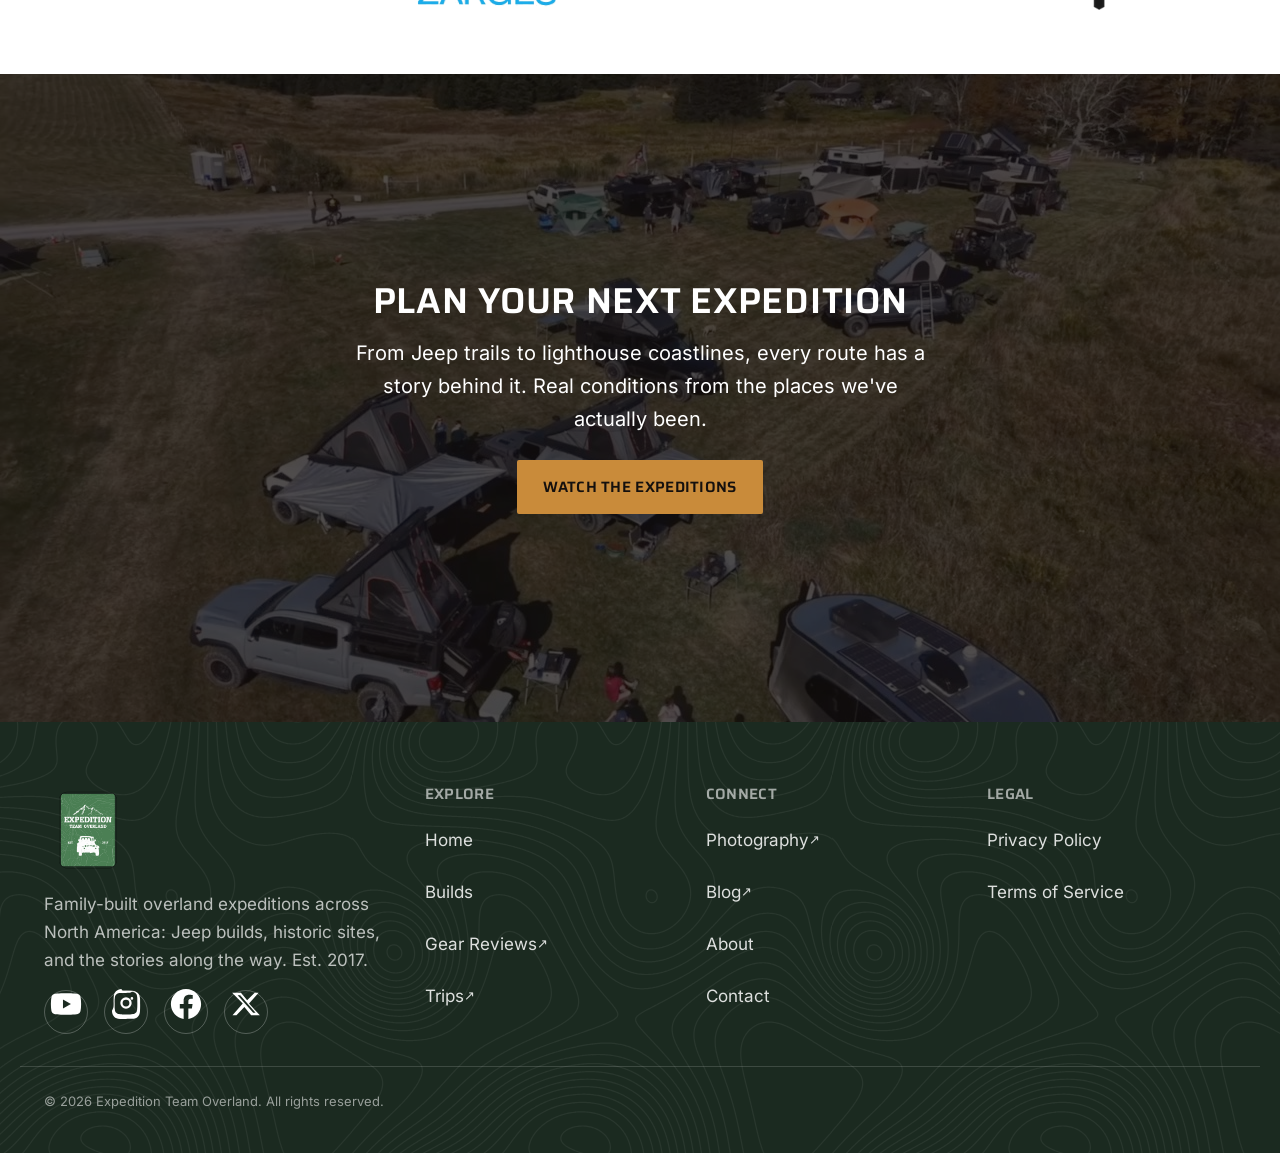
==== commit e91bf152: "Restore hero social icons under the CTA Re-adds the YouTube, Instagram, and Facebook icon row that w" ====
--- a/index.html
+++ b/index.html
@@ -6,21 +6,21 @@
   <meta name="viewport" content="width=device-width, initial-scale=1">
   <title>Expedition Team Overland | Overland Trip Reports, Builds &amp; Gear</title>
   <meta name="description" content="Explore farther, find interesting places, learn their stories. Robert Frank's family-focused overland project: Jeep expeditions, historic sites, and the journey between them since 2017.">
-  <link rel="canonical" href="https://www.expeditionteamoverland.com/">
+  <link rel="canonical" href="https://expeditionteamoverland.com/">
 
   <!-- Open Graph -->
   <meta property="og:type" content="website">
   <meta property="og:title" content="Expedition Team Overland | Overland Trip Reports, Builds & Gear">
   <meta property="og:description" content="Explore farther, find interesting places, learn their stories. Family-focused overland expeditions, Jeep builds, and historic sites since 2017.">
-  <meta property="og:image" content="https://www.expeditionteamoverland.com/images/hero-pa-wilds.jpg">
-  <meta property="og:url" content="https://www.expeditionteamoverland.com/">
+  <meta property="og:image" content="https://expeditionteamoverland.com/images/hero-pa-wilds.jpg">
+  <meta property="og:url" content="https://expeditionteamoverland.com/">
   <meta property="og:site_name" content="Expedition Team Overland">
 
   <!-- Twitter -->
   <meta name="twitter:card" content="summary_large_image">
   <meta name="twitter:title" content="Expedition Team Overland | Overland Trip Reports, Builds & Gear">
   <meta name="twitter:description" content="Explore farther, find interesting places, learn their stories. Family-focused overland expeditions, Jeep builds, and historic sites since 2017.">
-  <meta name="twitter:image" content="https://www.expeditionteamoverland.com/images/hero-pa-wilds.jpg">
+  <meta name="twitter:image" content="https://expeditionteamoverland.com/images/hero-pa-wilds.jpg">
 
   <link rel="icon" href="favicon.ico" sizes="any">
 
@@ -113,7 +113,7 @@
             </a>
           </li>
           <li>
-            <a href="https://www.expeditionteamoverland.com/browse/" target="_blank" rel="noopener noreferrer">
+            <a href="https://photos.expeditionteamoverland.com/browse/" target="_blank" rel="noopener noreferrer">
               Photography <span class="primary-nav__external" aria-hidden="true">&#8599;</span><span class="sr-only">(opens in new tab)</span>
             </a>
           </li>
@@ -148,6 +148,23 @@
         <div class="hero__actions">
           <a class="btn btn--accent" href="#featured-video">Watch the Latest</a>
         </div>
+        <ul class="hero__social" aria-label="Follow Expedition Team Overland">
+          <li>
+            <a href="https://www.youtube.com/channel/UC2dayC73qo0GwZpo7LAaWFg" target="_blank" rel="noopener noreferrer" aria-label="Expedition Team Overland on YouTube (opens in new tab)">
+              <img src="images/social/youtube-white.svg" width="24" height="24" alt="" aria-hidden="true">
+            </a>
+          </li>
+          <li>
+            <a href="https://www.instagram.com/expeditionteamoverland" target="_blank" rel="noopener noreferrer" aria-label="Expedition Team Overland on Instagram (opens in new tab)">
+              <img src="images/social/instagram-white.svg" width="24" height="24" alt="" aria-hidden="true">
+            </a>
+          </li>
+          <li>
+            <a href="https://www.facebook.com/ExpeditionTeamOverland" target="_blank" rel="noopener noreferrer" aria-label="Expedition Team Overland on Facebook (opens in new tab)">
+              <img src="images/social/facebook-white.svg" width="24" height="24" alt="" aria-hidden="true">
+            </a>
+          </li>
+        </ul>
       </div>
     </section>
 
@@ -316,7 +333,7 @@
         <h2>Connect</h2>
         <ul class="site-footer__list">
           <li>
-            <a href="https://www.expeditionteamoverland.com/browse/" target="_blank" rel="noopener noreferrer">
+            <a href="https://photos.expeditionteamoverland.com/browse/" target="_blank" rel="noopener noreferrer">
               Photography <span class="external-indicator" aria-hidden="true">&#8599;</span><span class="sr-only">(opens in new tab)</span>
             </a>
           </li>
--- a/css/style.css
+++ b/css/style.css
@@ -688,7 +688,6 @@
 
   .nav-dropdown a:hover { background: var(--color-surface-alt); }
 
-  .has-dropdown:hover .nav-dropdown,
   .has-dropdown:focus-within .nav-dropdown {
     display: flex;
   }
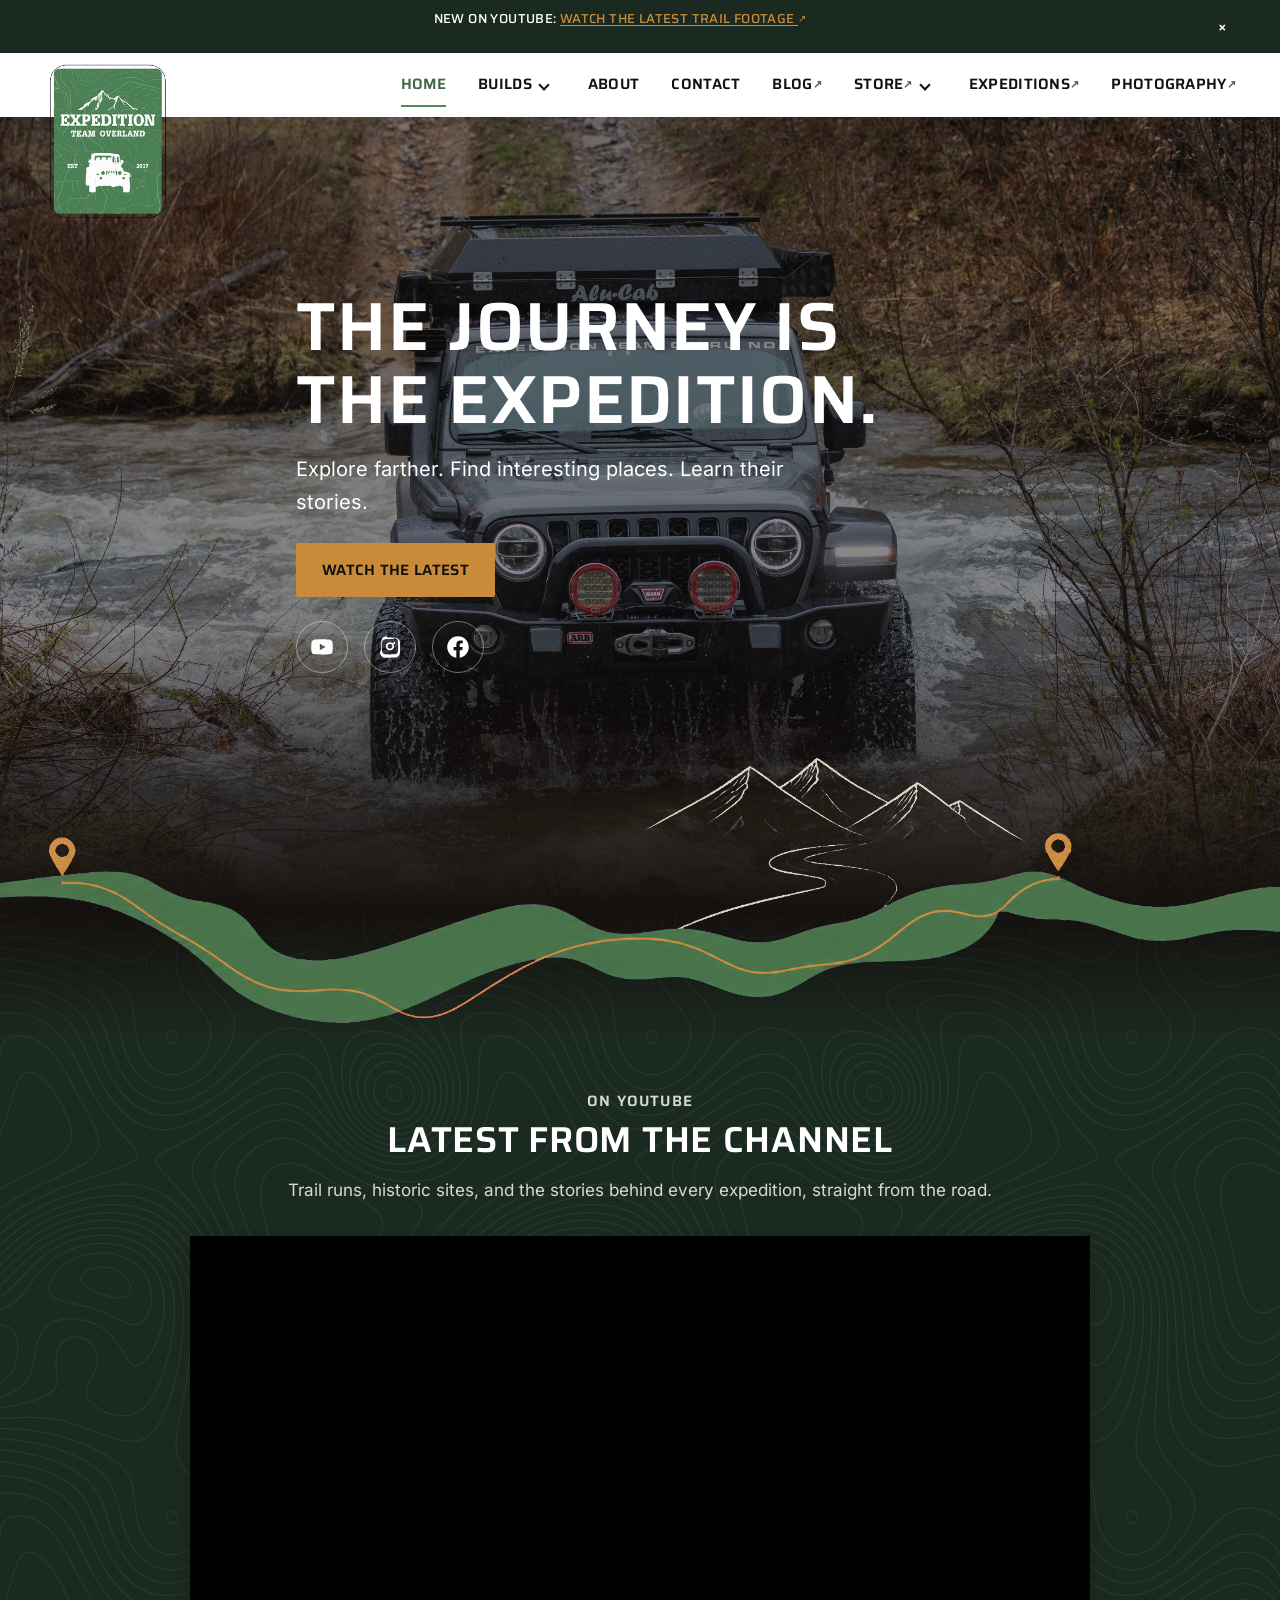
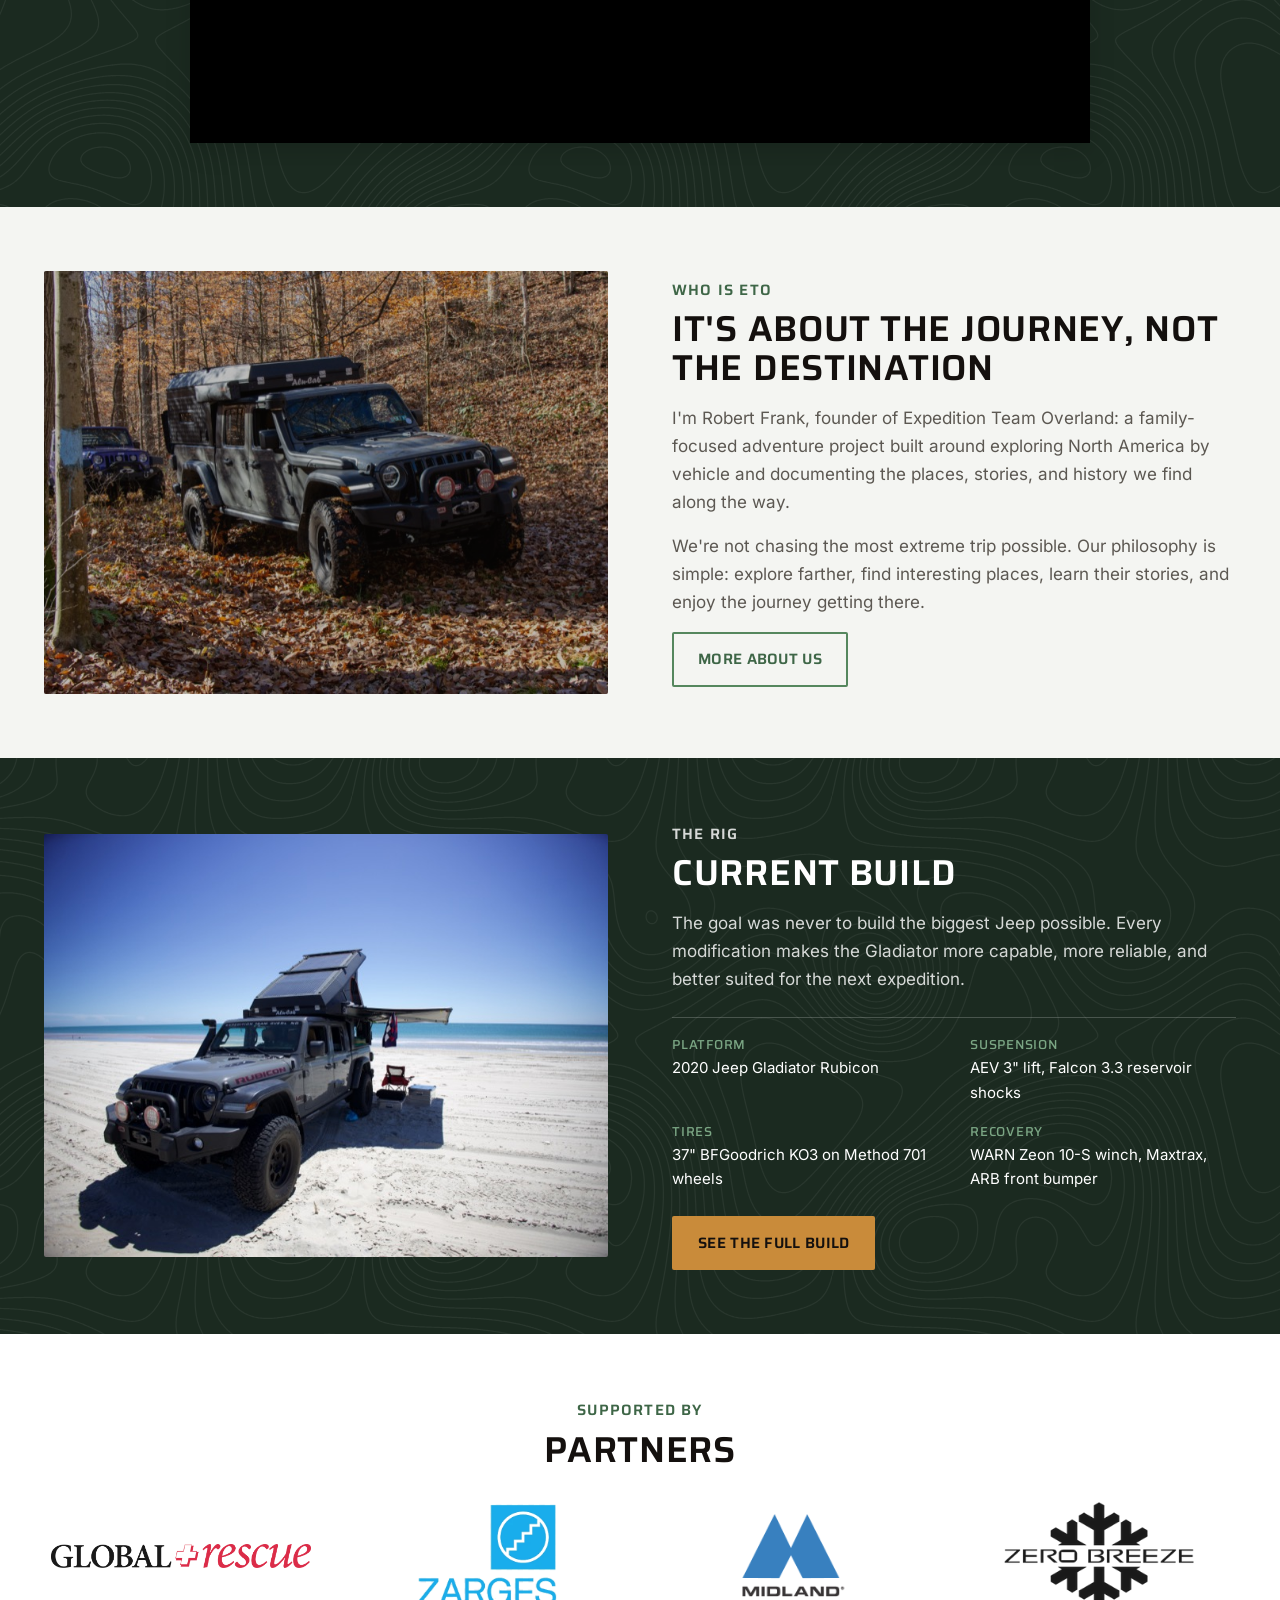
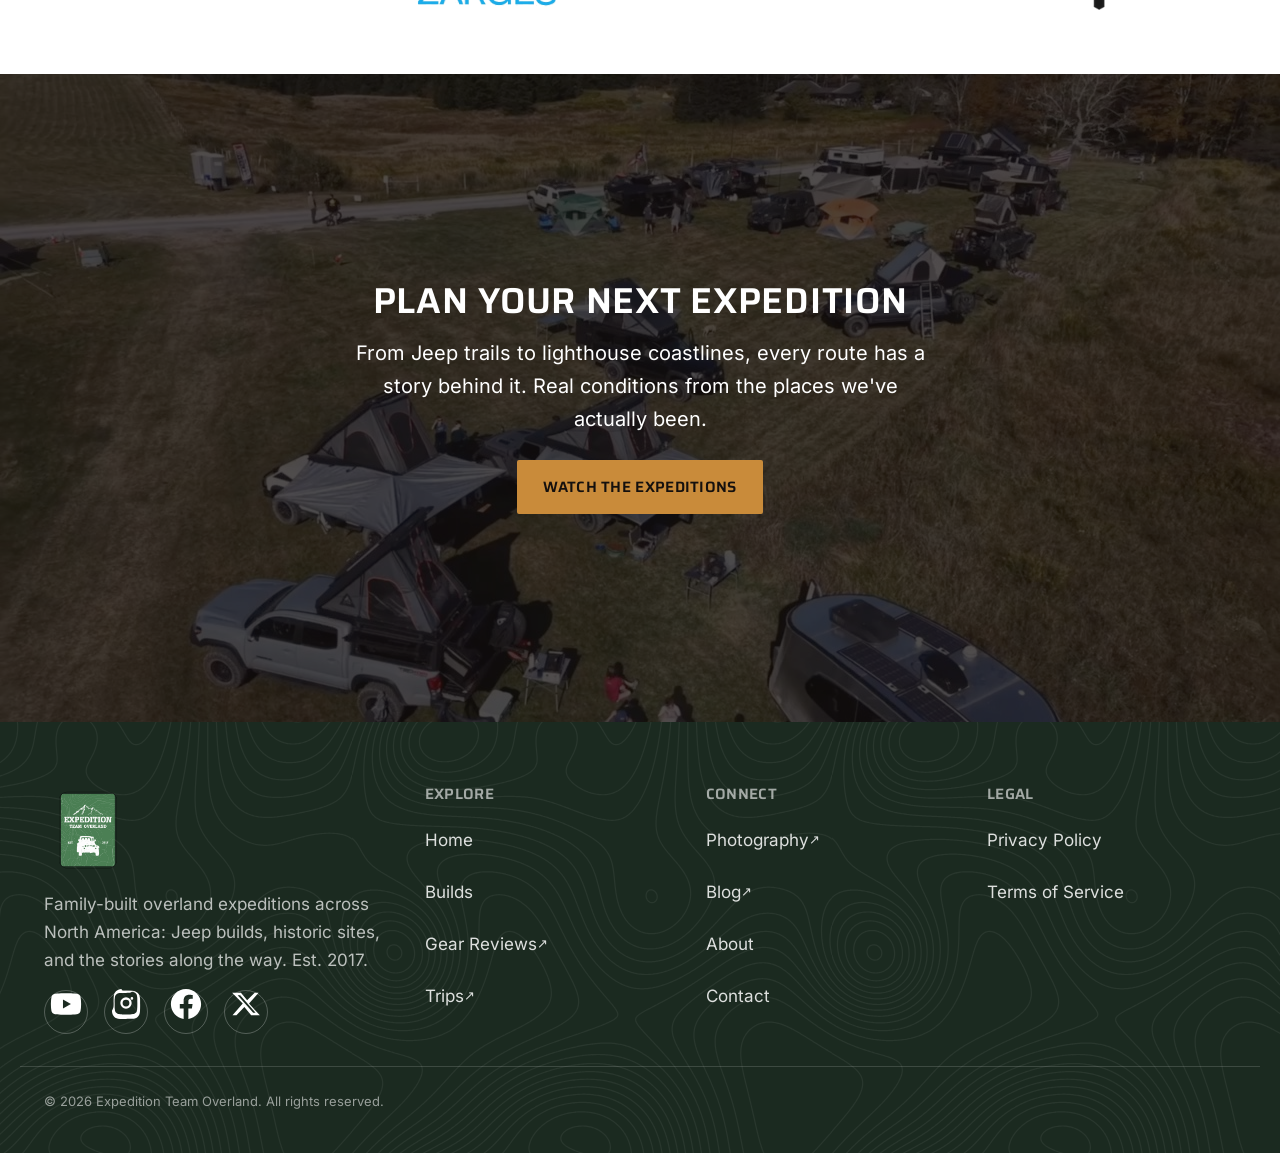
==== commit 979cdf3a: "Enlarge hero social icons without changing circle size" ====
--- a/index.html
+++ b/index.html
@@ -151,17 +151,17 @@
         <ul class="hero__social" aria-label="Follow Expedition Team Overland">
           <li>
             <a href="https://www.youtube.com/channel/UC2dayC73qo0GwZpo7LAaWFg" target="_blank" rel="noopener noreferrer" aria-label="Expedition Team Overland on YouTube (opens in new tab)">
-              <img src="images/social/youtube-white.svg" width="24" height="24" alt="" aria-hidden="true">
+              <img src="images/social/youtube-white.svg" width="30" height="30" alt="" aria-hidden="true">
             </a>
           </li>
           <li>
             <a href="https://www.instagram.com/expeditionteamoverland" target="_blank" rel="noopener noreferrer" aria-label="Expedition Team Overland on Instagram (opens in new tab)">
-              <img src="images/social/instagram-white.svg" width="24" height="24" alt="" aria-hidden="true">
+              <img src="images/social/instagram-white.svg" width="30" height="30" alt="" aria-hidden="true">
             </a>
           </li>
           <li>
             <a href="https://www.facebook.com/ExpeditionTeamOverland" target="_blank" rel="noopener noreferrer" aria-label="Expedition Team Overland on Facebook (opens in new tab)">
-              <img src="images/social/facebook-white.svg" width="24" height="24" alt="" aria-hidden="true">
+              <img src="images/social/facebook-white.svg" width="30" height="30" alt="" aria-hidden="true">
             </a>
           </li>
         </ul>
--- a/css/style.css
+++ b/css/style.css
@@ -791,6 +791,11 @@
   color: var(--color-surface);
 }
 .hero__social a:hover { background: rgba(255,255,255,0.15); }
+
+.hero__social img {
+  width: 30px;
+  height: 30px;
+}
 
 @media (min-width: 768px) {
   .hero { min-height: 88vh; }
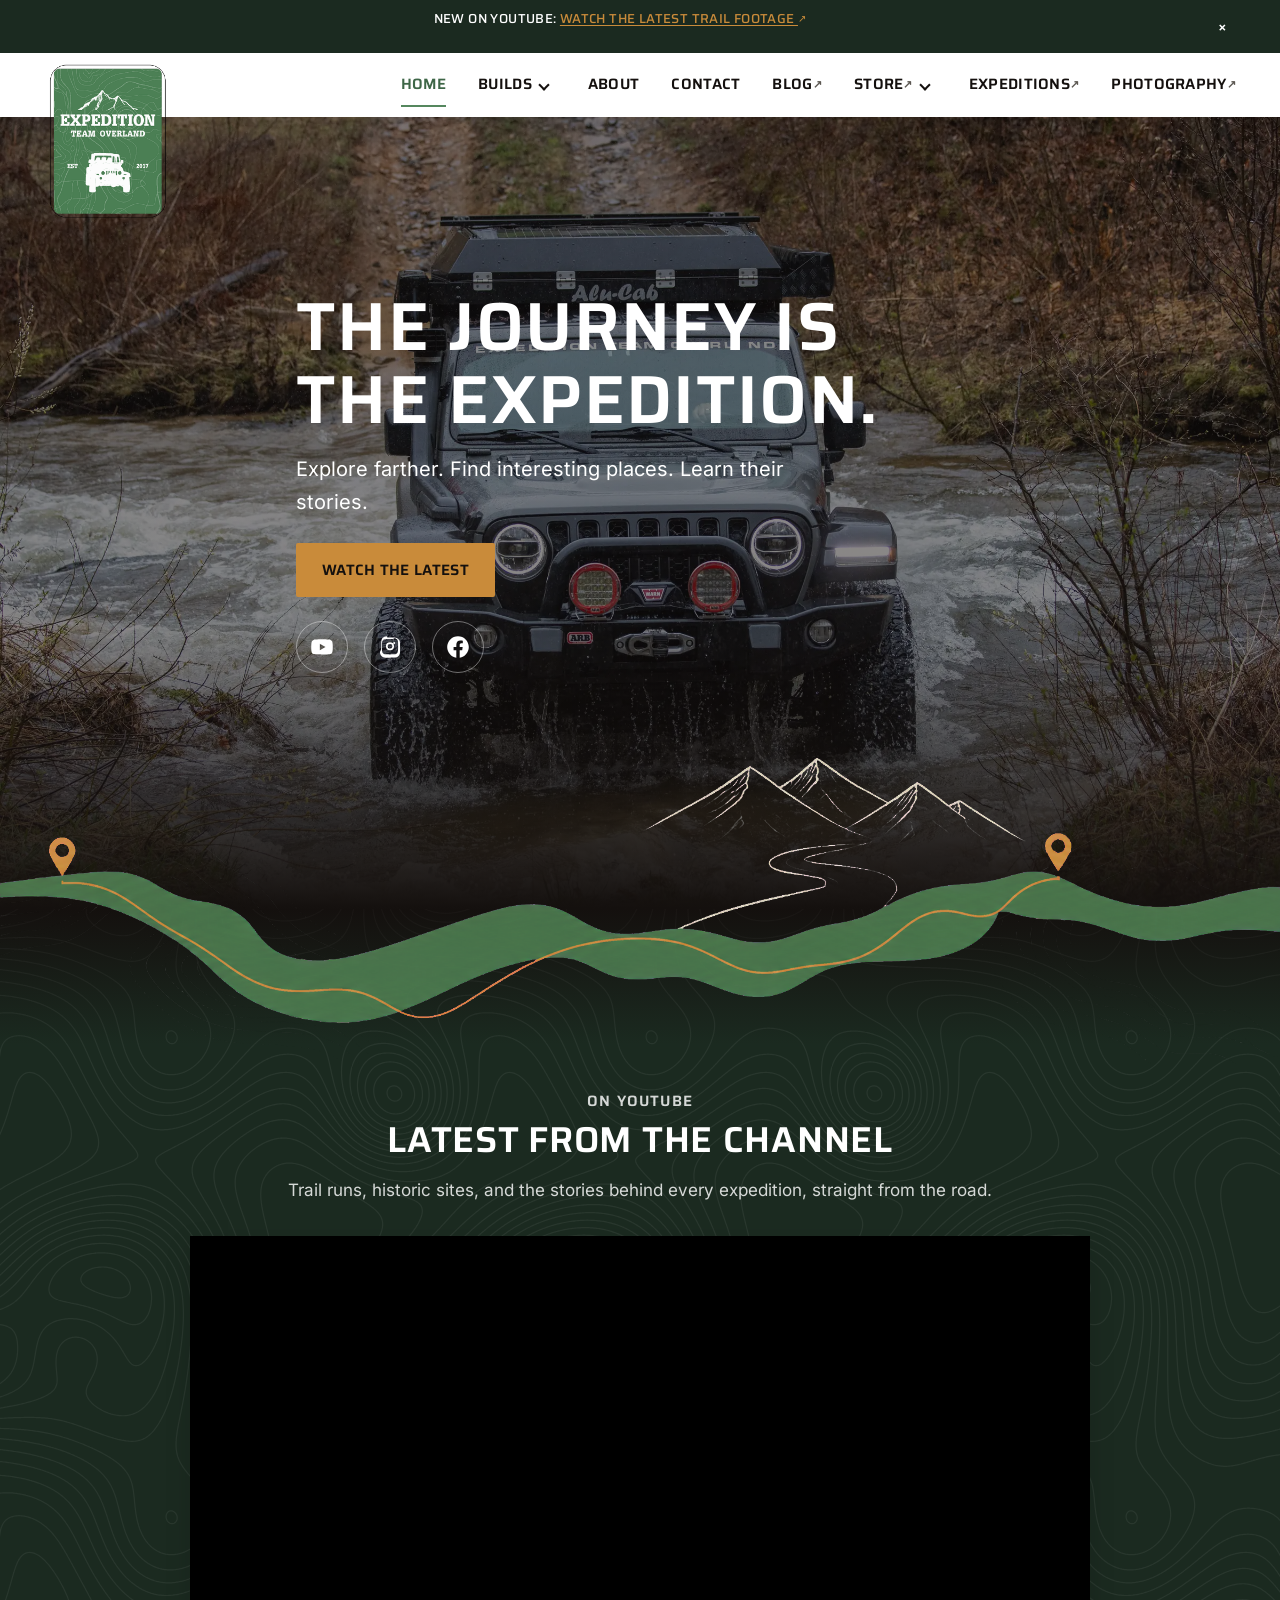
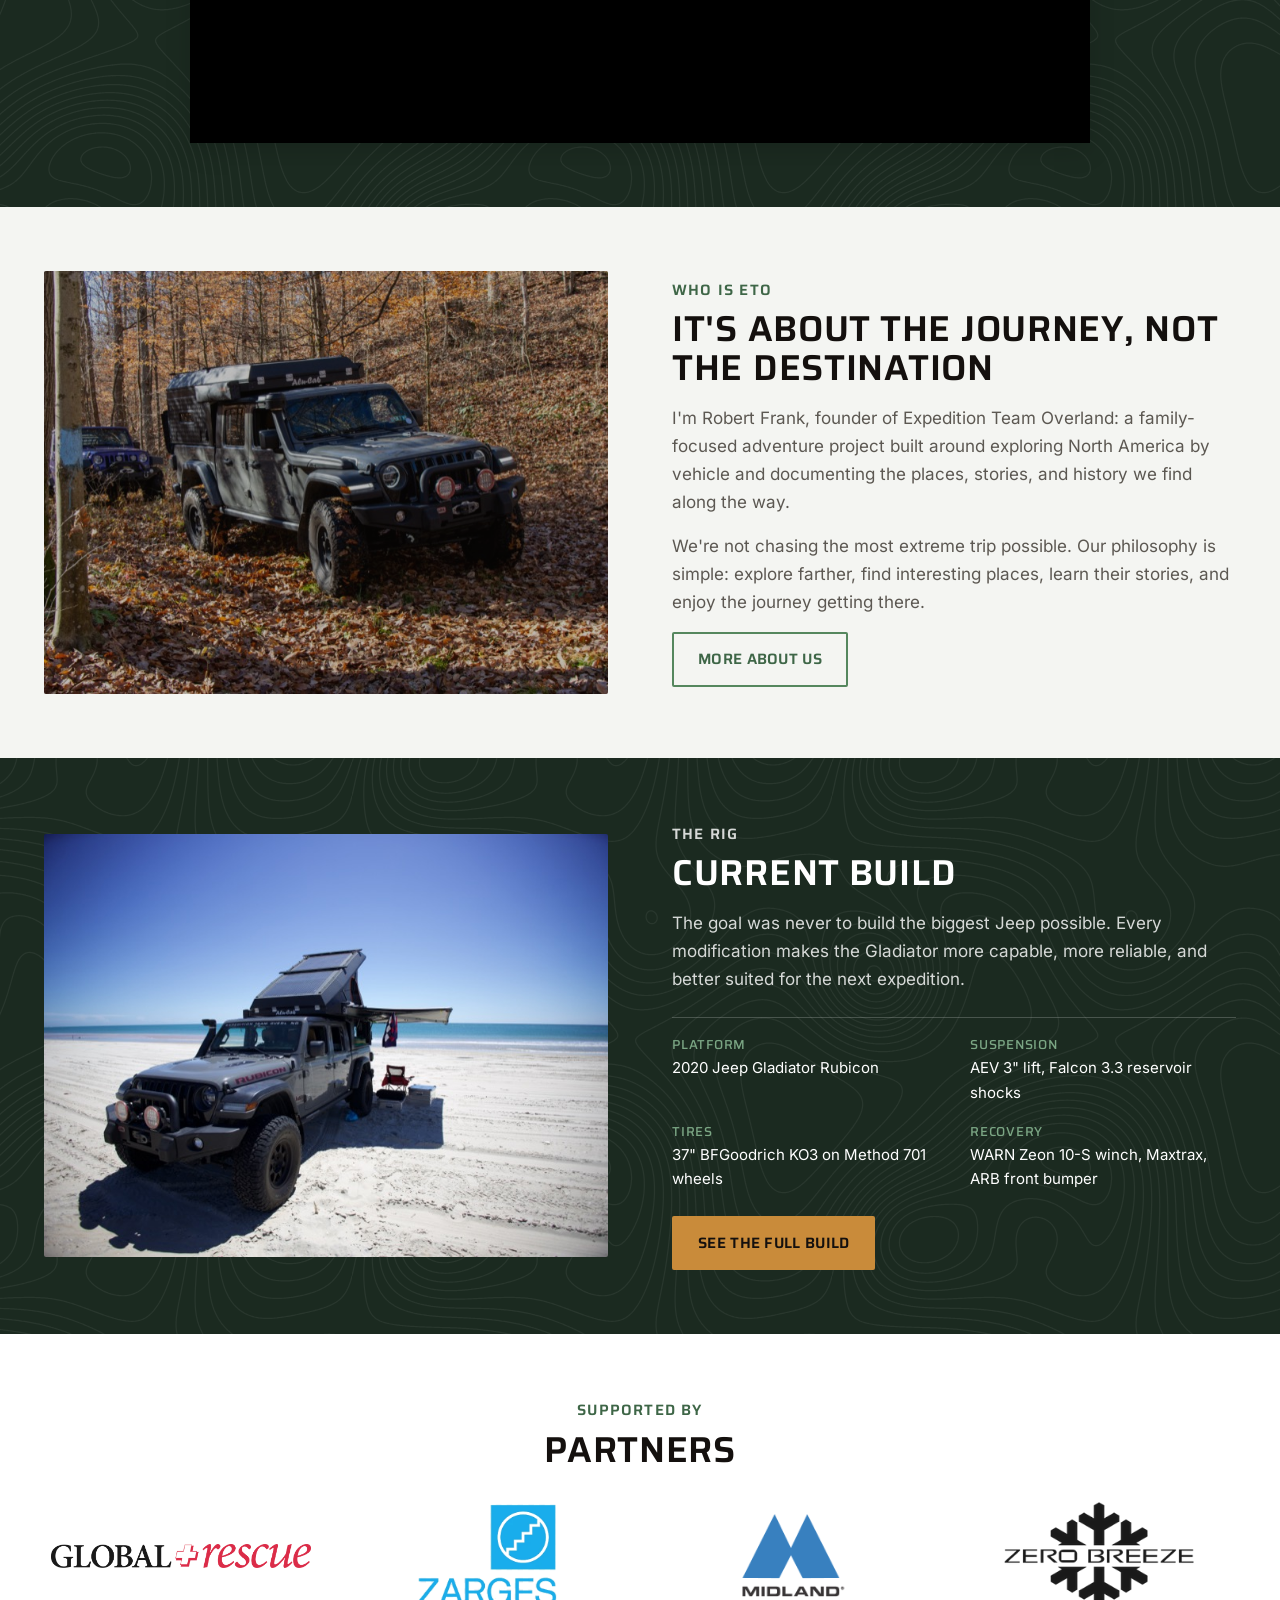
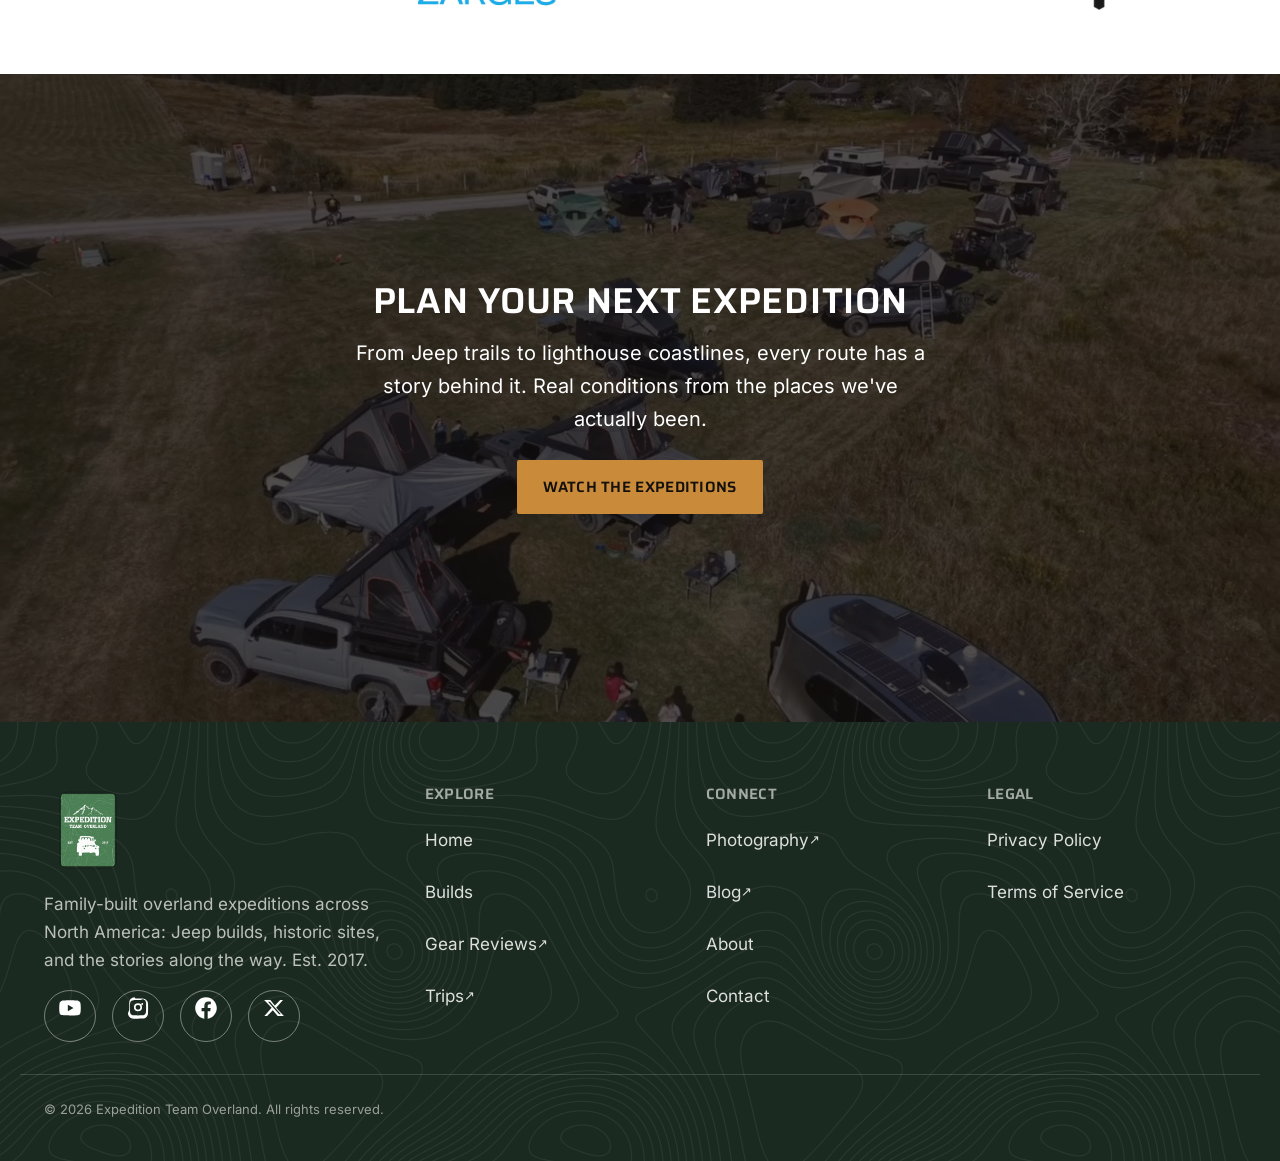
==== commit 3bde1377: "Match footer social icons to hero social icons Footer circles/icons were smaller (44px/20px) than th" ====
--- a/index.html
+++ b/index.html
@@ -290,22 +290,22 @@
         <ul class="site-footer__social">
           <li>
             <a href="https://www.youtube.com/channel/UC2dayC73qo0GwZpo7LAaWFg" target="_blank" rel="noopener noreferrer" aria-label="Expedition Team Overland on YouTube (opens in new tab)">
-              <img src="images/social/youtube-white.svg" width="20" height="20" alt="" aria-hidden="true">
+              <img src="images/social/youtube-white.svg" width="30" height="30" alt="" aria-hidden="true">
             </a>
           </li>
           <li>
             <a href="https://www.instagram.com/expeditionteamoverland" target="_blank" rel="noopener noreferrer" aria-label="Expedition Team Overland on Instagram (opens in new tab)">
-              <img src="images/social/instagram-white.svg" width="20" height="20" alt="" aria-hidden="true">
+              <img src="images/social/instagram-white.svg" width="30" height="30" alt="" aria-hidden="true">
             </a>
           </li>
           <li>
             <a href="https://www.facebook.com/ExpeditionTeamOverland" target="_blank" rel="noopener noreferrer" aria-label="Expedition Team Overland on Facebook (opens in new tab)">
-              <img src="images/social/facebook-white.svg" width="20" height="20" alt="" aria-hidden="true">
+              <img src="images/social/facebook-white.svg" width="30" height="30" alt="" aria-hidden="true">
             </a>
           </li>
           <li>
             <a href="https://twitter.com/ExpoTeamOverlnd" target="_blank" rel="noopener noreferrer" aria-label="Expedition Team Overland on X (opens in new tab)">
-              <img src="images/social/x-white.svg" width="20" height="20" alt="" aria-hidden="true">
+              <img src="images/social/x-white.svg" width="30" height="30" alt="" aria-hidden="true">
             </a>
           </li>
         </ul>
--- a/css/style.css
+++ b/css/style.css
@@ -1140,12 +1140,17 @@
   display: flex;
   align-items: center;
   justify-content: center;
-  width: 44px;
-  height: 44px;
-  border: 1px solid rgba(255,255,255,0.25);
+  width: 52px;
+  height: 52px;
+  border: 1px solid rgba(255,255,255,0.4);
   border-radius: 50%;
 }
-.site-footer__social a:hover { background: rgba(255,255,255,0.1); }
+.site-footer__social a:hover { background: rgba(255,255,255,0.15); }
+
+.site-footer__social img {
+  width: 30px;
+  height: 30px;
+}
 
 .site-footer__bottom {
   border-top: 1px solid rgba(255,255,255,0.15);
